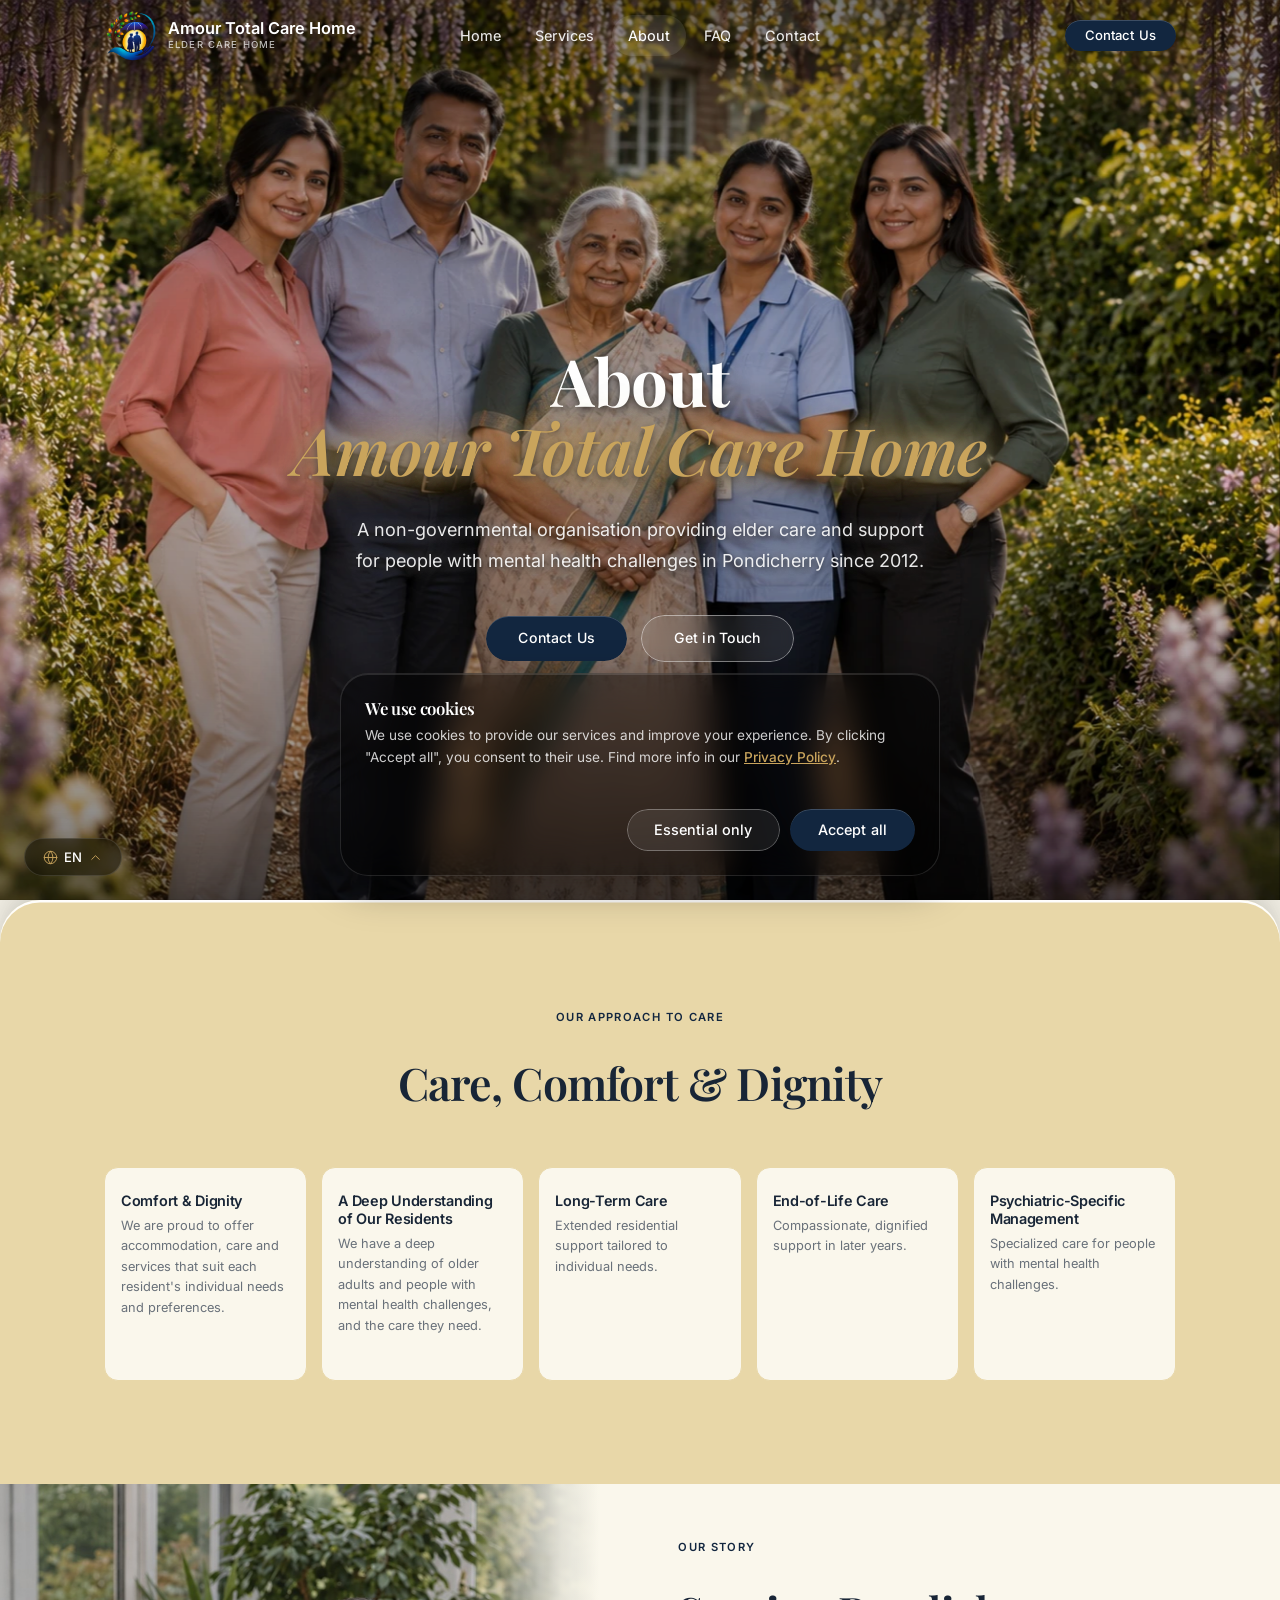
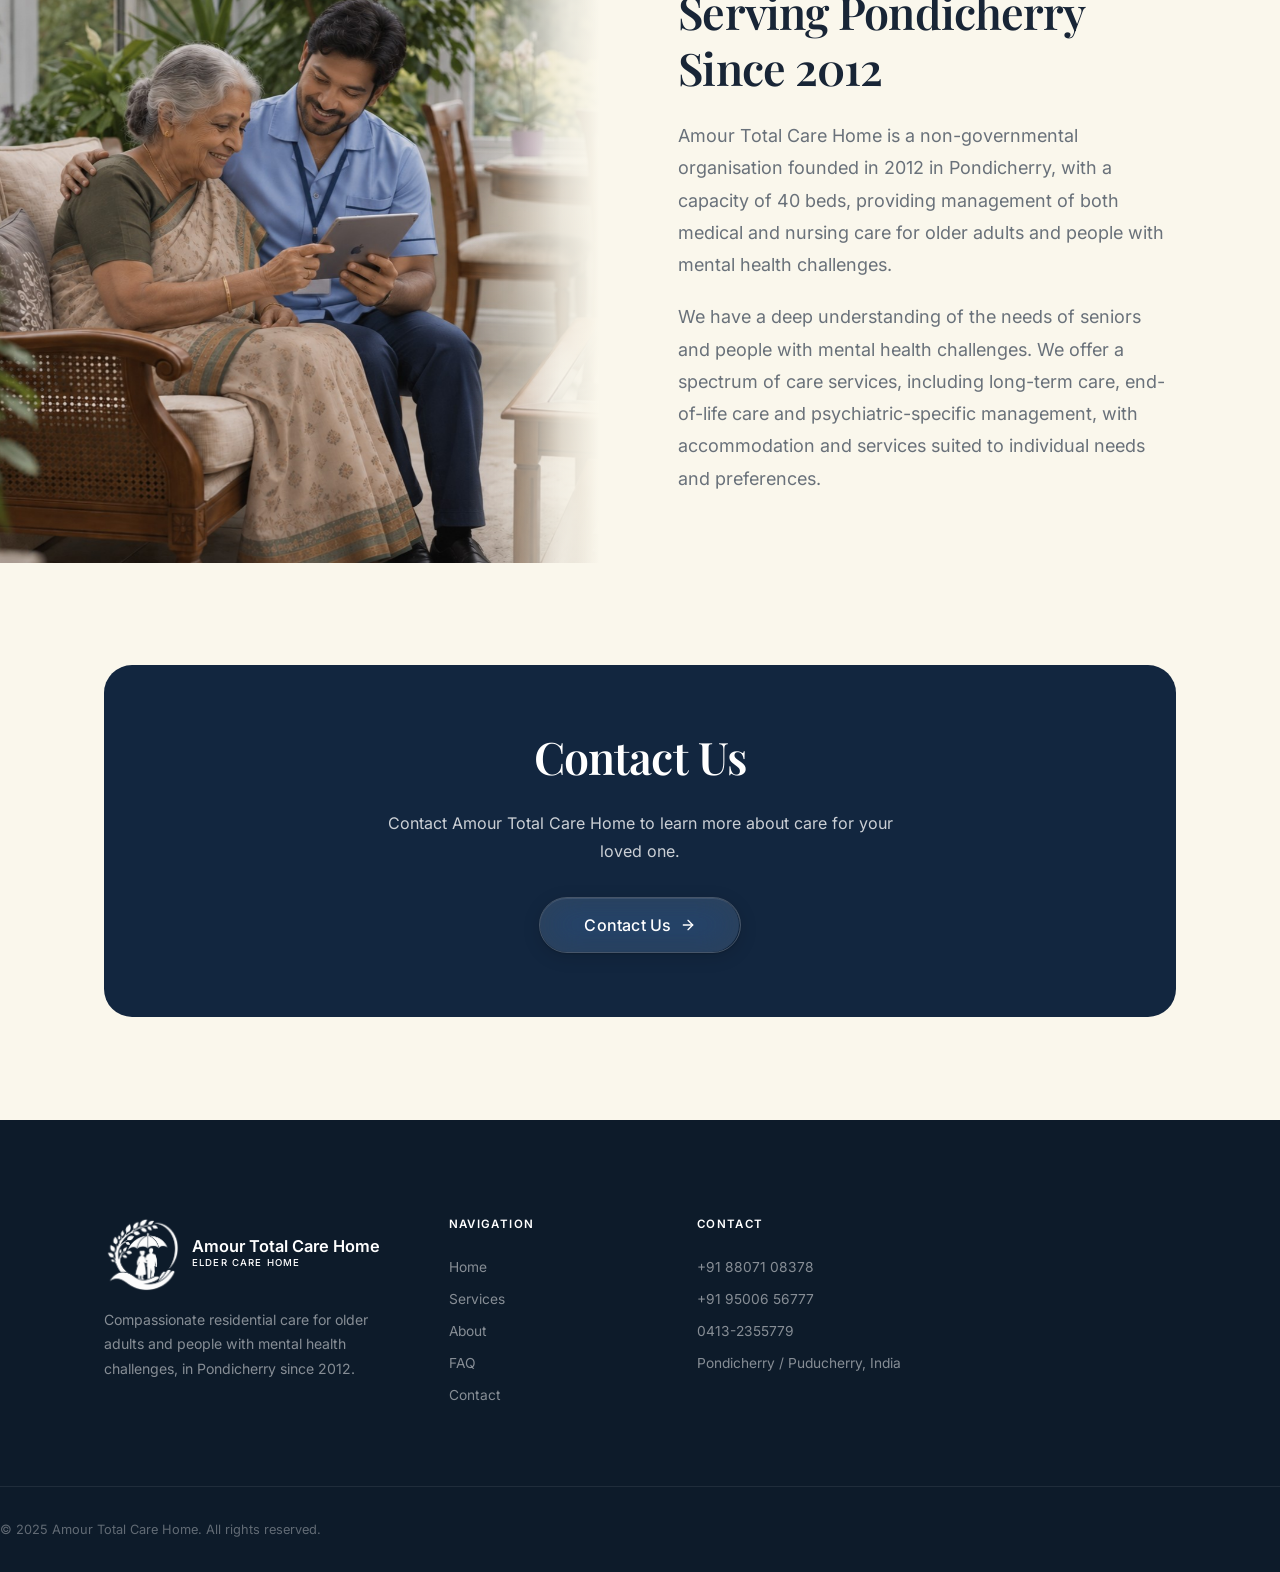
==== about.html @ 6cd69145 "Add clean URLs: /services, /about, /contact, /faq Rename leistungen.html -> services.html, ueber-uns" ====
<!DOCTYPE html>
<html lang="en">
<head>
  <meta charset="UTF-8">
  <meta name="viewport" content="width=device-width, initial-scale=1.0">
  <title>About Us - Amour Total Care Home</title>
  <meta name="description" content="Amour Total Care Home is a non-governmental organisation in Pondicherry providing elder care and support for people with mental health challenges since 2012.">
  <link rel="stylesheet" href="css/style.css?v=1062">
  <link rel="preload" as="image" href="img/hero/mobile/hero3.webp?v=11" media="(max-width: 992px)">
  <link rel="preload" as="image" href="img/hero/desktop/hero3.webp?v=21" media="(min-width: 993px)">
  <link rel="icon" href="img/common/logo-icon.png?v=3">
  <script src="js/vendor/lenis-1.0.42.min.js"></script>
  <!-- OpenGraph Social Metadata -->
  <meta property="og:title" content="About Us - Amour Total Care Home">
  <meta property="og:description" content="Amour Total Care Home is a non-governmental organisation in Pondicherry providing elder care and support for people with mental health challenges since 2012.">
  <meta property="og:image" content="https://ksk-farmos.de/img/common/logo-icon.png">
  <meta property="og:type" content="website">
</head>
<body>

<!-- HEADER -->
<header class="header header-transparent-allowed" id="header">
  <div class="header-inner">
    <a href="/" class="logo"><img src="img/common/logo-icon.png?v=3" alt="Amour Total Care Home"><div class="logo-text">Amour Total Care Home<span data-i18n="brand.sub">Elder Care Home</span></div></a>
    <nav class="nav">
      <a class="nav-link" href="/" data-i18n="nav.start">Home</a>
      <a class="nav-link" href="/services" data-i18n="nav.leistungen">Services</a>
      <a class="nav-link active" href="/about" data-i18n="nav.ueber">About</a>
      <a class="nav-link" href="/faq" data-i18n="nav.faq">FAQ</a>
      <a class="nav-link" href="/contact" data-i18n="nav.kontakt">Contact</a>
    </nav>
    <div class="header-right"><a href="/contact" class="btn btn-primary btn-sm" data-i18n="nav.beratung">Contact Us</a><button class="mobile-toggle" aria-label="Menu"><span></span><span></span><span></span></button></div>
  </div>
</header>
<div class="mobile-menu"><a class="nav-link" href="/" data-i18n="nav.start">Home</a><a class="nav-link" href="/services" data-i18n="nav.leistungen">Services</a><a class="nav-link active" href="/about" data-i18n="nav.ueber">About</a><a class="nav-link" href="/faq" data-i18n="nav.faq">FAQ</a><a class="nav-link" href="/contact" data-i18n="nav.kontakt">Contact</a></div>

<main>

<!-- SUB-HERO -->
<section class="hero-cutout hero-fs">
  <div class="hero-home-photo-frame ueber-uns-hero-frame">
    <div class="hero-home-photo-inner">
      <picture>
        <source srcset="img/hero/mobile/hero3.webp?v=11" media="(max-width: 992px)">
        <img src="img/hero/desktop/hero3.webp?v=21" alt="About Amour Total Care Home" class="hero-home-photo" loading="eager">
      </picture>
    </div>
    <div class="hero-home-overlay"></div>
  </div>
  <div class="container">
    <div class="hero-inner centered">
      <div class="hero-content">
        <h1 class="hero-title reveal">
          <span class="ht-line-first">
            <span class="ht-line" data-i18n="ub.h1a">About</span>
          </span>
          <em class="ht-line" data-i18n="ub.h1em">Amour Total Care Home</em>
        </h1>
        <p class="hero-subtitle reveal stagger-1" data-i18n="ub.lead">A non-governmental organisation providing elder care and support for people with mental health challenges in Pondicherry since 2012.</p>
        <div class="hero-actions reveal stagger-2">
          <a href="/contact" class="btn btn-primary btn-lg" data-i18n="cta.beratung">Contact Us</a>
          <a href="/contact" class="btn btn-outline btn-lg" data-i18n="cta.kontakt">Get in Touch</a>
        </div>
      </div>
    </div>
  </div>
</section>

<!-- LEITBILD -->
<section class="section section-gray">
  <div class="container">
    <div class="section-header centered reveal">
      <span class="section-tag" data-i18n="ub.lb.tag">Our Approach to Care</span>
      <h2 data-i18n="ub.lb.h2">Care, Comfort & Dignity</h2>
    </div>
    <div class="leitbild-row">
      <div class="leitbild-item">
        <h3 data-i18n="ub.lb1.h3">Comfort & Dignity</h3>
        <p data-i18n="ub.lb1.p">We are proud to offer accommodation, care and services that suit each resident's individual needs and preferences.</p>
      </div>
      <div class="leitbild-item">
        <h3 data-i18n="ub.lb2.h3">A Deep Understanding of Our Residents</h3>
        <p data-i18n="ub.lb2.p">We have a deep understanding of older adults and people with mental health challenges, and the care they need.</p>
      </div>
      <div class="leitbild-item">
        <h3 data-i18n="ub.lb3.h3">Long-Term Care</h3>
        <p data-i18n="ub.lb3.p">Extended residential support tailored to individual needs.</p>
      </div>
      <div class="leitbild-item">
        <h3 data-i18n="ub.lb4.h3">End-of-Life Care</h3>
        <p data-i18n="ub.lb4.p">Compassionate, dignified support in later years.</p>
      </div>
      <div class="leitbild-item">
        <h3 data-i18n="ub.lb5.h3">Psychiatric-Specific Management</h3>
        <p data-i18n="ub.lb5.p">Specialized care for people with mental health challenges.</p>
      </div>
    </div>
  </div>
</section>

<!-- GESCHICHTE -->
<section class="section-edge-photo img-left">
  <div class="edge-photo-frame">
    <div class="edge-photo-inner">
      <picture>
        <source srcset="img/ueber-uns/about-history-office.webp?v=3" media="(max-width: 992px)">
        <img src="img/ueber-uns/about-history-office.jpg?v=3" alt="Amour Total Care Home" loading="lazy">
      </picture>
    </div>
    <div class="edge-photo-overlay"></div>
  </div>
  <div class="container">
    <div class="grid-2">
      <div class="empty-column"></div>
      <div style="align-self: center;">
        <span class="section-tag reveal-right" data-i18n="ub.hist.tag">Our Story</span>
        <h2 class="reveal-right stagger-1" data-i18n="ub.hist.h2">Serving Pondicherry Since 2012</h2>
        <p class="reveal-right stagger-2" data-i18n="ub.hist.p1">Amour Total Care Home is a non-governmental organisation founded in 2012 in Pondicherry, with a capacity of 40 beds, providing management of both medical and nursing care for older adults and people with mental health challenges.</p>
        <p class="reveal-right stagger-3" data-i18n="ub.hist.p2">We have a deep understanding of the needs of seniors and people with mental health challenges. We offer a spectrum of care services, including long-term care, end-of-life care and psychiatric-specific management, with accommodation and services suited to individual needs and preferences.</p>
      </div>
    </div>
  </div>
</section>

<!--
  TEAM / COOPERATIONS / SOCIAL MEDIA sections removed for this phase:
  the previous content named KSK Farmos' real German staff, clinical partner
  network, and KSK's own Instagram/Facebook accounts, none of which apply to
  Amour Total Care Home. Re-add once verified Amour team, partner and social
  media information is available. Do not restore the KSK content above.
-->

<!-- CTA -->
<section class="section">
  <div class="container">
    <div class="cta-card-violet reveal-scale">
      <h2 data-i18n="cta.beratung">Contact Us</h2>
      <p data-i18n="cta.beratung.p">Contact Amour Total Care Home to learn more about care for your loved one.</p>
      <a href="/contact" class="btn btn-glass-dark btn-xl" data-i18n="cta.sprechen">Contact Us <i data-lucide="arrow-right"></i></a>
    </div>
  </div>
</section>

</main>

<footer class="footer"><div class="container"><div class="footer-grid"><div class="footer-brand"><a href="/" class="logo"><img src="img/common/logo-icon-white.png" alt="Amour Total Care Home"><div class="logo-text">Amour Total Care Home<span data-i18n="brand.sub">Elder Care Home</span></div></a><p data-i18n="footer.desc">Compassionate residential care for older adults and people with mental health challenges, in Pondicherry since 2012.</p></div><div><h4 data-i18n="footer.nav">Navigation</h4><div class="footer-links"><a href="/" data-i18n="nav.start">Home</a><a href="/services" data-i18n="nav.leistungen">Services</a><a href="/about" data-i18n="nav.ueber">About</a><a href="/faq" data-i18n="nav.faq">FAQ</a><a href="/contact" data-i18n="nav.kontakt">Contact</a></div></div><div><h4 data-i18n="footer.kontakt">Contact</h4><div class="footer-contact">
          <a href="tel:+918807108378">+91 88071 08378</a>
          <a href="tel:+919500656777">+91 95006 56777</a>
          <a href="tel:04132355779">0413-2355779</a>
          <p>Pondicherry / Puducherry, India</p>
        </div>
      </div></div></div><div class="footer-bottom">
      <span data-i18n="footer.copy">&copy; 2025 Amour Total Care Home. All rights reserved.</span>
    </div></div></footer>
<div class="lang-float">
  <button class="lang-float-btn" id="langFloatBtn"><i data-lucide="globe"></i> EN <i data-lucide="chevron-up"></i></button>
  <div class="lang-float-dropdown" id="langDropdown">
    <a href="#" data-lang="en" class="active">English</a>
    <a href="#" data-lang="ta">தமிழ்</a>
    <a href="#" data-lang="hi">हिन्दी</a>
    <a href="#" data-lang="fr">Français</a>
  </div>
</div>


<script src="js/vendor/lucide-1.39.0.min.js"></script>
<script src="js/main.js?v=5.25"></script>
</body>
</html>
---- css/style.css ----
/* ============================================================
   AMOUR CARE FOUNDATION — style.css v3.5
   Calibrated spacing · Glass buttons · Scroll animations
   (rebranded from KSK Farmos violet palette to Amour navy/teal/gold)
   ============================================================ */
@import url('fonts.css');

/* ── DESIGN TOKENS ─────────────────────────────────────────── */
:root {
  /* Amour Care Foundation brand palette (source of truth) */
  --primary:#12263F;        /* Primary Navy */
  --primary-dark:#0D1B2A;   /* Dark Navy */
  --secondary:#243B5A;      /* Secondary Navy */
  --teal:#087A9F;           /* Teal accent */
  --teal-dark:#075E78;      /* Dark Teal */
  --purple:#4A456B;         /* Muted purple (decorative only) */
  --gold:#C9A45C;           /* Warm Gold */
  --gold-soft:#E8D7A8;      /* Soft Gold / Cream */
  --cream:#FAF7EC;          /* Soft warm background */
  --warm-white:#FFFDF8;     /* Clean surface */
  --olive:#65784A;
  --brown:#5A4438;
  --accent:#C9A45C;
  --background:#FAF7EC;
  --soft-gold:#E8D7A8;
  --surface:#FFFDF8;

  /* existing token names remapped semantically onto the brand palette */
  --white:#FAF7EC;
  --off-white:#FFFDF8;
  --gray-50:#E8D7A8;
  --gray-100:#E8D7A8;
  --gray-200:#C9A45C;
  --gray-400:#69717A;
  --gray-600:#243B5A;
  --gray-800:#182536;
  --gray-900:#0D1B2A;
  --black:#0D1B2A;
  --violet:#12263F;
  --violet-mid:#087A9F;
  --violet-light:#075E78;
  --violet-pale:#E8D7A8;
  --violet-alpha:rgba(8,122,159,0.10);
  --text-primary:#182536;
  --text-secondary:#69717A;
  --text-muted:#69717A;
  --serif:'Playfair Display',Georgia,serif;
  --sans:'Inter',system-ui,-apple-system,sans-serif;
  --shadow-xs:0 1px 3px rgba(0,0,0,0.05);
  --shadow-sm:0 2px 8px rgba(0,0,0,0.06),0 1px 3px rgba(0,0,0,0.04);
  --shadow-md:0 8px 24px rgba(0,0,0,0.08),0 2px 8px rgba(0,0,0,0.04);
  --shadow-lg:0 24px 56px rgba(0,0,0,0.10),0 8px 20px rgba(0,0,0,0.05);
  --shadow-violet:0 8px 32px rgba(18,38,63,0.25);
  --r-sm:8px;--r-md:14px;--r-lg:20px;--r-xl:28px;--r-2xl:40px;--r-full:9999px;

  /* 8px spacing grid */
  --sp-1:8px;--sp-2:16px;--sp-3:24px;--sp-4:32px;
  --sp-5:40px;--sp-6:48px;--sp-7:56px;--sp-8:64px;
  --sp-10:80px;--sp-12:96px;--sp-16:128px;

  --header-h:72px;
  --max-w:1200px;
  --pad-x:clamp(20px,5vw,64px);
  --section-gap:clamp(64px,8vw,112px);

  --ease:cubic-bezier(0.25,0.46,0.45,0.94);
  --ease-out:cubic-bezier(0.16,1,0.3,1);
  --ease-expo:cubic-bezier(0.22,1,0.36,1);
  --ease-spring:cubic-bezier(0.34,1.56,0.64,1);
  --t-fast:160ms;--t-base:280ms;--t-slow:520ms;--t-reveal:800ms;
}

/* ── RESET ─────────────────────────────────────────────────── */
*,*::before,*::after{box-sizing:border-box;margin:0;padding:0;-webkit-tap-highlight-color:transparent}
html{scroll-behavior:smooth;-webkit-text-size-adjust:100%;overflow-x:clip}
body{font-family:var(--sans);font-size:16px;line-height:1.65;color:var(--text-primary);background:var(--white);-webkit-font-smoothing:antialiased;overflow-x:clip}
img{display:block;max-width:100%;height:auto}
picture{display:block;width:100%;height:100%}
picture img{width:100%;height:100%;object-fit:cover}
a{color:inherit;text-decoration:none}
ul,ol{list-style:none}
button{font-family:var(--sans)}

/* ── TYPOGRAPHY ─────────────────────────────────────────────── */
h1,h2,h3,h4{font-family:var(--serif);font-weight:600;line-height:1.25;letter-spacing:-0.02em;color:var(--text-primary);margin-bottom:1.5rem;overflow-wrap:break-word;word-break:break-word}
h1{font-size:clamp(3.2rem, 6vw, 5.2rem);line-height:1.12}
h2{font-size:clamp(2rem,3.5vw,3.1rem)}
.beratung-title{font-size:clamp(2rem,3.5vw,3.1rem)}
h3{font-size:clamp(1.25rem,2vw,1.6rem)}
h4{font-size:1.05rem;font-family:var(--sans);font-weight:600;letter-spacing:-0.01em;line-height:1.4;margin-bottom:1rem}
p{color:var(--text-secondary);line-height:1.75;margin-bottom:1.25rem}
.lead{font-size:1.15rem;color:var(--text-secondary);font-weight:400;line-height:1.8;max-width:650px;margin-bottom:2rem}
.text-sm{font-size:0.875rem}.text-xs{font-size:0.78rem}.text-muted{color:var(--text-muted)}.text-center{text-align:center}.text-white{color:white}
.section-tag{display:inline-block;font-family:var(--sans);font-size:0.70rem;font-weight:600;letter-spacing:0.12em;text-transform:uppercase;color:var(--violet);margin-bottom:1.75rem}
.service-group-label {
  font-family: var(--sans);
  font-size: 0.65rem;
  font-weight: 700;
  letter-spacing: 0.12em;
  text-transform: uppercase;
  color: var(--violet);
  margin-top: 2.5rem;
  margin-bottom: 1.25rem;
}

/* ── LAYOUT ─────────────────────────────────────────────────── */
.container{width:100%;max-width:var(--max-w);margin:0 auto;padding:0 var(--pad-x)}
.section{padding:var(--section-gap) 0}
.section-gray{background:var(--gray-50)}
.section-white{background:#ffffff}
.section-dark{background:var(--gray-900);color:white}
.section-dark h2,.section-dark h3,.section-dark h4{color:white}
.section-dark p{color:rgba(255,255,255,0.65)}
.section-violet{background:var(--violet);color:white}
.section-violet h2,.section-violet h3{color:white}
.section-violet p{color:rgba(255,255,255,0.82)}
.section-header{max-width:640px;margin-bottom:clamp(32px,5vw,56px)}
.section-header.centered{margin-left:auto;margin-right:auto;text-align:center}
.section-header h2{margin-bottom:var(--sp-4)}
.section-header p{font-size:1.05rem;max-width:540px;margin-top:var(--sp-2)}
.section-header.centered p{margin-left:auto;margin-right:auto}

/* ── GRIDS ──────────────────────────────────────────────────── */
.grid-2{display:grid;grid-template-columns:1fr 1fr;gap:clamp(40px,6vw,88px);align-items:center}
.grid-3{display:grid;grid-template-columns:repeat(3,1fr);gap:clamp(16px,2.5vw,28px)}
.flex-grid-3{display:flex;flex-wrap:wrap;justify-content:center;gap:clamp(16px,2.5vw,28px)}
.flex-grid-3 > *{flex:0 1 calc(33.333% - 20px);min-width:300px;max-width:380px}
.grid-4{display:grid;grid-template-columns:repeat(4,1fr);gap:clamp(14px,2vw,20px)}
.flex-center{display:flex;align-items:center;justify-content:center}
.hero-actions{display:flex;gap:12px;flex-wrap:wrap;align-items:center}
.mb-sm{margin-bottom:var(--sp-2)}.mb-md{margin-bottom:var(--sp-4)}.mb-lg{margin-bottom:var(--sp-6)}

/* ── STICKY MEDIA LAYOUT UTILS ────────────────────────────────── */
@media (min-width: 992px) {
  .media-left {
    align-items: start;
    display: grid;
    grid-template-columns: 1fr 1fr;
    gap: 40px;
  }
  .media-left > :first-child {
    order: 2;
  }
  .media-left > :last-child {
    order: 1;
  }
  .sticky-media > :last-child {
    position: sticky;
    top: 100px;
  }
}

/* ── PHOTO PLACEHOLDERS ─────────────────────────────────────── */
.photo-placeholder{width:100%;min-height:300px;background:var(--gray-50);border:1.5px dashed var(--gray-200);border-radius:var(--r-lg);display:flex;align-items:center;justify-content:center;text-align:center;padding:var(--sp-4);color:var(--text-muted);font-size:0.85rem;line-height:1.5;object-fit:cover}
.photo-placeholder.ph-tall{min-height:480px}.photo-placeholder.ph-short{min-height:220px}.photo-placeholder.ph-square{min-height:0;aspect-ratio:1/1}
.ph-4-5{aspect-ratio:4/5;min-height:0}.ph-4-3{aspect-ratio:4/3;min-height:0}.ph-1-1{aspect-ratio:1/1;min-height:0}

/* ── CARDS ───────────────────────────────────────────────────── */
.card{background:var(--white);border:1px solid var(--gray-100);border-radius:var(--r-lg);padding:var(--sp-5) var(--sp-4);transition:transform 0.35s ease,box-shadow 0.35s ease,border-color 0.35s ease}
.card:hover{transform:translateY(-6px);box-shadow:0 16px 40px rgba(0,0,0,0.08);border-color:transparent;transition:transform 0.35s ease,box-shadow 0.35s ease,border-color 0.35s ease}
.card-icon{width:48px;height:48px;background:var(--violet-pale);border-radius:var(--r-md);display:flex;align-items:center;justify-content:center;margin-bottom:var(--sp-3);color:var(--violet);flex-shrink:0;transition:transform 0.35s ease, background 0.3s ease}
.card:hover .card-icon{transform:translateY(-2px);background:var(--violet);color:var(--white)}
.card-icon svg{width:22px;height:22px;stroke-width:1.5}
.card h3{font-size:1.15rem;margin-bottom:var(--sp-1);line-height:1.25}
.card p{font-size:0.9rem;line-height:1.72;color:var(--text-muted)}
.card-centered{text-align:center;display:flex;flex-direction:column;align-items:center}
.card-graphic{margin-bottom:var(--sp-3);color:var(--violet);transition:transform 0.35s ease;display:inline-flex}
.card-graphic svg{width:24px;height:24px;stroke-width:1.5}
.card:hover .card-graphic{transform:translateY(-2px)}
.card-img{padding:0;overflow:hidden;border-radius:var(--r-2xl);background:var(--white);box-shadow:var(--shadow-md);transition:transform 0.35s ease,box-shadow 0.35s ease,border-color 0.35s ease}
.card-img:hover{transform:translateY(-6px);box-shadow:0 16px 40px rgba(0,0,0,0.08);border-color:transparent;transition:transform 0.35s ease,box-shadow 0.35s ease,border-color 0.35s ease}
.card-img .card-photo{position:relative;width:100%;aspect-ratio:4/3;overflow:hidden;background:var(--gray-100)}
.card-img .card-photo img{width:100%;height:100%;object-fit:cover}
.card-img .card-photo::after{content:"";position:absolute;inset:0;background:rgba(0,0,0,0.1);pointer-events:none}
.card-img .card-body{padding:var(--sp-4) var(--sp-4) var(--sp-5)}
.card-img .card-body h3{margin-bottom:var(--sp-1)}
.card-img .card-body p{margin-bottom:var(--sp-3)}

/* ── BUTTONS ─────────────────────────────────────────────────── */
.btn{
  display:inline-flex;align-items:center;justify-content:center;gap:8px;
  font-family:var(--sans);font-size:0.9rem;font-weight:500;letter-spacing:0.01em;
  border:none;cursor:pointer;text-decoration:none;border-radius:var(--r-full);
  padding:14px 28px;line-height:1;white-space:nowrap;
  transition:transform 0.35s ease,box-shadow 0.35s ease,background 0.35s ease,border-color 0.35s ease,color 0.35s ease;
  position:relative;overflow:hidden;
  -webkit-mask-image: -webkit-radial-gradient(white, black);
}
.btn:hover{transition:transform 0.35s ease,box-shadow 0.35s ease,background 0.35s ease,border-color 0.35s ease,color 0.35s ease}
/* shimmer sweep */
.btn::after{content:'';position:absolute;inset:0;background:linear-gradient(105deg,transparent 35%,rgba(255,255,255,0.22) 50%,transparent 65%);transform:translateX(-100%);pointer-events:none;transition:transform 0.55s ease}
.btn:hover::after{transform:translateX(100%)}

.btn svg{width:16px;height:16px;stroke-width:2;flex-shrink:0;transition:transform 0.35s ease}
.btn:hover svg{transform:translateX(3px)}



/* Primary — solid violet */
.btn-primary{background:var(--violet);color:white;box-shadow:0 1px 2px rgba(18, 38, 63,0.25),0 4px 14px rgba(18, 38, 63,0.28),inset 0 1px 0 rgba(255,255,255,0.18)}
.btn-primary:hover{transform:translateY(-2px);background:var(--violet-mid);box-shadow:0 8px 24px rgba(18, 38, 63,0.28),inset 0 1px 0 rgba(255,255,255,0.2)}

/* Outline */
.btn-outline{background:transparent;color:var(--text-primary);border:1.5px solid var(--gray-200);box-shadow:none;padding:12.5px 26px;transition:transform 0.35s ease,border-color 0.35s ease,color 0.35s ease,background 0.35s ease}
.btn-outline:hover{border-color:var(--violet);color:var(--violet);background:var(--violet-alpha);box-shadow:var(--shadow-sm);transform:translateY(-2px)}

/* Glass — frosted on light bg */
.btn-glass{
  background:transparent !important;
  color:var(--text-primary);
  border:1px solid rgba(255,255,255,0.95);
  box-shadow:0 1px 2px rgba(0,0,0,0.06),0 4px 14px rgba(0,0,0,0.06),inset 0 1px 0 rgba(255,255,255,1),inset 0 -1px 0 rgba(0,0,0,0.03);
  -webkit-backface-visibility: hidden;
  backface-visibility: hidden;
  transform: translate3d(0, 0, 0);
  -webkit-transform: translate3d(0, 0, 0);
  -webkit-mask-image: none !important;
  mask-image: none !important;
  overflow: visible !important;
}
.btn-glass::after{
  display: none !important;
}
.btn-glass::before{
  content:'';
  position:absolute;
  inset:0;
  border-radius:inherit;
  background:rgba(255,255,255,0.62);
  backdrop-filter:blur(20px) saturate(180%);
  -webkit-backdrop-filter:blur(20px) saturate(180%);
  z-index:-1;
  transition:background 0.35s ease;
  will-change:transform,opacity;
  transform: translate3d(0, 0, 0);
  -webkit-transform: translate3d(0, 0, 0);
}
.btn-glass:hover{
  transform: translate3d(0, -2px, 0);
  -webkit-transform: translate3d(0, -2px, 0);
  box-shadow:0 6px 20px rgba(0,0,0,0.08),inset 0 1px 0 rgba(255,255,255,1);
}
.btn-glass:hover::before{
  background:rgba(255,255,255,0.88);
}

/* Glass Dark — frosted on violet/dark bg */
.btn-glass-dark{
  background:transparent !important;
  color:white;
  border:1px solid rgba(255,255,255,0.22);
  box-shadow:0 1px 2px rgba(0,0,0,0.18),0 4px 18px rgba(0,0,0,0.14),inset 0 1px 0 rgba(255,255,255,0.18),inset 0 -1px 0 rgba(0,0,0,0.08);
  -webkit-backface-visibility: hidden;
  backface-visibility: hidden;
  transform: translate3d(0, 0, 0);
  -webkit-transform: translate3d(0, 0, 0);
  -webkit-mask-image: none !important;
  mask-image: none !important;
  overflow: visible !important;
}
.btn-glass-dark::after{
  display: none !important;
}
.btn-glass-dark::before{
  content:'';
  position:absolute;
  inset:0;
  border-radius:inherit;
  background:rgba(255,255,255,0.12);
  backdrop-filter:blur(20px) saturate(180%);
  -webkit-backdrop-filter:blur(20px) saturate(180%);
  z-index:-1;
  transition:background 0.35s ease,border-color 0.35s ease;
  will-change:transform,opacity;
  transform: translate3d(0, 0, 0);
  -webkit-transform: translate3d(0, 0, 0);
}
.btn-glass-dark:hover{
  transform: translate3d(0, -2px, 0);
  -webkit-transform: translate3d(0, -2px, 0);
  border-color:rgba(255,255,255,0.38);
  box-shadow:0 6px 20px rgba(0,0,0,0.2),inset 0 1px 0 rgba(255,255,255,0.22);
}
.btn-glass-dark:hover::before{
  background:rgba(255,255,255,0.20);
}

/* Sizes */
.btn-sm{padding:9px 20px;font-size:0.82rem}.btn-sm.btn-outline{padding:7.5px 18px}
.btn-lg{padding:17px 36px;font-size:0.96rem}.btn-xl{padding:19px 44px;font-size:1rem;letter-spacing:0.015em}

/* ── HEADER ──────────────────────────────────────────────────── */
.header{position:fixed;top:0;left:0;right:0;height:var(--header-h);z-index:100;background:transparent;border-bottom:1px solid transparent}
.header.scrolled{background:rgba(255,255,255,0.90);backdrop-filter:blur(24px) saturate(200%);-webkit-backdrop-filter:blur(24px) saturate(200%);border-bottom:1px solid rgba(0,0,0,0.06);box-shadow:0 1px 28px rgba(0,0,0,0.05)}
.header-inner{position:relative;display:flex;align-items:center;justify-content:space-between;height:100%;gap:clamp(16px,3vw,40px);padding:0 var(--pad-x);max-width:var(--max-w);margin:0 auto}
.logo{display:flex;align-items:center;gap:12px;flex-shrink:0}
.logo img{height:52px;width:auto}
.logo-text{font-family:var(--sans);font-weight:700;font-size:1.02rem;color:var(--text-primary);line-height:1.1}
.logo-text span{display:block;font-size:0.60rem;font-weight:500;text-transform:uppercase;letter-spacing:0.12em;color:var(--text-muted);margin-top:2px}
.nav{display:flex;align-items:center;gap:2px;margin-left:auto;margin-right:auto}
/* True center relative to the header container, independent of logo/button width imbalance.
   Only applied on wide viewports where there is guaranteed room, so nav never overlaps
   the logo or Contact Us button at narrower desktop/tablet widths. */
@media(min-width:1200px){
  .nav{position:absolute;left:50%;top:50%;transform:translate(-50%,-50%);margin:0}
}
.nav-link{display:inline-flex;align-items:center;gap:4px;padding:9px 16px;font-size:0.9rem;font-weight:450;color:var(--text-primary);border-radius:var(--r-full);white-space:nowrap}
.nav-link:hover{color:var(--violet);background:rgba(18, 38, 63,0.06)}
.nav-link.active{color:var(--violet)}
.chevron{font-size:0.68em;opacity:0.55}
.nav-mega{position:relative}
.mega-panel{position:absolute;top:calc(100% + 8px);left:50%;transform:translateX(-50%) translateY(10px);min-width:300px;background:rgba(0,0,0,0.45) !important;backdrop-filter:blur(16px) saturate(130%) !important;-webkit-backdrop-filter:blur(16px) saturate(130%) !important;border:1.5px solid rgba(255,255,255,0.12) !important;border-radius:var(--r-lg);box-shadow:0 12px 40px rgba(0, 0, 0, 0.35), inset 0 1px 0 rgba(255, 255, 255, 0.12) !important;padding:6px;opacity:0;visibility:hidden;pointer-events:none;transition:opacity 0.4s cubic-bezier(0.16, 1, 0.3, 1), transform 0.4s cubic-bezier(0.16, 1, 0.3, 1), visibility 0.4s cubic-bezier(0.16, 1, 0.3, 1);will-change:transform,opacity}
.nav-mega:hover .mega-panel,.nav-mega.open .mega-panel{opacity:1;visibility:visible;pointer-events:auto;transform:translateX(-50%) translateY(0)}
.nav-mega .chevron{transition:transform 0.4s cubic-bezier(0.34, 1.56, 0.64, 1)}
.nav-mega:hover .chevron{transform:rotate(180deg)}
.mega-item{display:block;padding:13px 16px;border-radius:var(--r-md);transition:background 0.3s ease}
.mega-item:hover{background:rgba(255,255,255,0.1) !important}
.mega-item strong{display:block;font-size:0.9rem;font-weight:600;color:#ffffff !important;margin-bottom:2px}
.mega-item span{font-size:0.78rem;color:rgba(255,255,255,0.65) !important}
.header-right{display:flex;align-items:center;gap:10px;flex-shrink:0}
.lang-selector{position:relative}
.lang-btn{display:inline-flex;align-items:center;gap:6px;padding:8px 12px;font-size:0.82rem;font-weight:500;color:var(--text-primary);border-radius:var(--r-full);cursor:pointer;background:transparent;border:none;font-family:var(--sans);transition:background 0.3s ease}
.lang-btn:hover{background:rgba(18, 38, 63,0.06)}
.lang-btn svg{width:14px;height:14px;transition:transform 0.4s cubic-bezier(0.34, 1.56, 0.64, 1)}
.lang-dropdown{position:absolute;top:calc(100% + 8px);right:0;background:rgba(0,0,0,0.45) !important;backdrop-filter:blur(16px) saturate(130%) !important;-webkit-backdrop-filter:blur(16px) saturate(130%) !important;border:1.5px solid rgba(255, 255, 255, 0.12) !important;border-radius:var(--r-md);box-shadow:0 12px 40px rgba(0, 0, 0, 0.35), inset 0 1px 0 rgba(255, 255, 255, 0.12) !important;padding:6px;min-width:130px;display:flex;flex-direction:column;gap:2px;z-index:200;opacity:0;visibility:hidden;pointer-events:none;transform:translateY(-8px);transition:opacity 0.25s ease,transform 0.25s ease}
.lang-selector.open .lang-dropdown{opacity:1;visibility:visible;pointer-events:auto;transform:translateY(0)}
.lang-dropdown a{display:block;padding:8px 12px;border-radius:var(--r-sm);font-size:0.82rem;color:rgba(255, 255, 255, 0.85) !important;transition:all 0.3s ease}
.lang-dropdown a:hover,.lang-dropdown a.active{background:rgba(255,255,255,0.1) !important;color:#C9A45C !important}
.mobile-toggle{display:none;flex-direction:column;gap:5px;width:36px;height:36px;cursor:pointer;align-items:center;justify-content:center;background:none;border:none}
.mobile-toggle span{width:22px;height:1.5px;background:var(--text-primary);border-radius:2px;transition:transform var(--t-base) var(--ease-out),opacity var(--t-base) var(--ease-out);transform-origin:center}
.mobile-toggle.open span:nth-child(1){transform:translateY(6.5px) rotate(45deg)}
.mobile-toggle.open span:nth-child(2){opacity:0;transform:scaleX(0)}
.mobile-toggle.open span:nth-child(3){transform:translateY(-6.5px) rotate(-45deg)}
.mobile-menu{position:fixed;inset:0;background:rgba(0,0,0,0.65) !important;backdrop-filter:blur(16px) saturate(130%) !important;-webkit-backdrop-filter:blur(16px) saturate(130%) !important;z-index:99;padding:calc(var(--header-h) + 60px) var(--pad-x) 40px;display:flex;flex-direction:column;align-items:center;justify-content:center;gap:8px;opacity:0;visibility:hidden;transition:opacity 0.35s ease,visibility 0.35s ease}
.mobile-menu.open{opacity:1;visibility:visible}
.mobile-menu .nav-link{font-size:1.8rem;padding:14px 20px;font-family:var(--serif);font-weight:500;color:rgba(255,255,255,0.9);transition:color 0.3s ease, transform 0.4s cubic-bezier(0.34, 1.56, 0.64, 1)}
.mobile-menu .nav-link:hover,
.mobile-menu .nav-link.active{color:var(--violet-light);background:transparent}
.mobile-menu .btn{margin-top:20px;align-self:center}
.mobile-lang{margin-top:auto;padding-top:28px;border-top:1px solid var(--gray-100);display:grid;grid-template-columns:repeat(5,1fr);gap:6px}
.mobile-lang a{text-align:center;padding:9px;font-size:0.78rem;border-radius:var(--r-sm);background:var(--gray-50);color:var(--text-secondary)}
.mobile-lang a:hover{background:var(--violet-pale);color:var(--violet)}

/* ── HEADER OPEN MOBILE STYLES ───────────────────────────────── */
.header.menu-open,
.header.scrolled.menu-open,
.header.header-transparent-allowed.menu-open,
.header.header-transparent-allowed.scrolled.menu-open {
  background: transparent !important;
  backdrop-filter: none !important;
  -webkit-backdrop-filter: none !important;
  border-bottom: 1px solid transparent !important;
  box-shadow: none !important;
  transition: none !important;
}
.header.menu-open .logo-text,
.header.scrolled.menu-open .logo-text,
.header.header-transparent-allowed.menu-open .logo-text,
.header.header-transparent-allowed.scrolled.menu-open .logo-text {
  color: white !important;
}
.header.menu-open .logo-text span,
.header.scrolled.menu-open .logo-text span,
.header.header-transparent-allowed.menu-open .logo-text span,
.header.header-transparent-allowed.scrolled.menu-open .logo-text span {
  color: rgba(255, 255, 255, 0.6) !important;
}
.header.menu-open .logo img,
.header.scrolled.menu-open .logo img,
.header.header-transparent-allowed.menu-open .logo img,
.header.header-transparent-allowed.scrolled.menu-open .logo img {
  filter: invert(1) grayscale(1) brightness(10) !important;
  mix-blend-mode: screen !important;
}
.header.menu-open .mobile-toggle span,
.header.scrolled.menu-open .mobile-toggle span,
.header.header-transparent-allowed.menu-open .mobile-toggle span,
.header.header-transparent-allowed.scrolled.menu-open .mobile-toggle span {
  background: white !important;
}

/* Hide chat widget when mobile menu is open */
.mobile-menu.open ~ #ksk-chat,
.header.menu-open ~ #ksk-chat {
  display: none !important;
}


/* ── HERO ─────────────────────────────────────────────────────── */
.hero{position:relative;min-height:100svh;display:flex;align-items:center;padding-top:var(--header-h);background:var(--white);overflow:hidden}
.hero-bg{position:absolute;inset:0;z-index:0;pointer-events:none;overflow:hidden}
.hero-bg::before{content:'';position:absolute;width:800px;height:800px;top:-280px;right:-220px;background:radial-gradient(circle,rgba(18, 38, 63,0.08) 0%,transparent 68%);border-radius:50%;filter:blur(48px)}
.hero-bg::after{content:'';position:absolute;width:560px;height:560px;bottom:-180px;left:-120px;background:radial-gradient(circle,rgba(201, 164, 92,0.07) 0%,transparent 68%);border-radius:50%;filter:blur(48px)}
.hero-inner{position:relative;z-index:1;width:100%;display:grid;grid-template-columns:1.1fr 0.9fr;gap:clamp(40px,5vw,80px);align-items:center;padding:clamp(56px,8vh,112px) 0}
@media (max-width: 992px) {
  .hero-inner.centered{grid-template-columns:1fr;text-align:center;justify-items:center;padding:clamp(64px,10vh,112px) 0}
  .hero-inner.centered .hero-content{max-width:720px}
  .hero-inner.centered .hero-subtitle{max-width:580px;margin-left:auto;margin-right:auto}
  .hero-inner.centered .hero-actions{justify-content:center}
}
.hero-overline{display:inline-flex;align-items:center;gap:10px;padding:7px 18px 7px 12px;background:var(--violet-pale);border-radius:var(--r-full);font-size:0.76rem;font-weight:500;color:var(--violet);margin-bottom:var(--sp-4);letter-spacing:0.025em}
.hero-overline::before{content:'';width:6px;height:6px;background:var(--violet);border-radius:50%;box-shadow:0 0 0 4px rgba(18, 38, 63,0.15);flex-shrink:0}
.hero-title{margin-bottom:var(--sp-3)}
.hero-title em{font-style:italic;color:var(--violet);font-weight:500}
.hero-subtitle{font-size:1.1rem;color:var(--text-secondary);line-height:1.8;margin-bottom:var(--sp-5);max-width:420px}
body, h1, h2, h3, h4, h5, h6, p, li, a, span, em, cite, .hero-title, .hero-subtitle, .hero-content h1, .hero-content p {
  word-break: normal !important;
  overflow-wrap: break-word !important;
  hyphens: none !important;
  -webkit-hyphens: none !important;
}
.hero-visual{position:relative}
.hero-photo{aspect-ratio:4/5;border-radius:var(--r-xl);overflow:hidden}
.hero-photo img,.hero-photo .photo-placeholder{width:100%;height:100%;object-fit:cover;border-radius:var(--r-xl);min-height:0}
.hero-visual:hover .hero-photo img{transform:scale(1.03)}
.hero-badge{position:absolute;bottom:clamp(20px,3vw,32px);left:clamp(-12px,-2vw,-20px);background:rgba(0, 0, 0, 0.45) !important;backdrop-filter:blur(16px) saturate(130%) !important;-webkit-backdrop-filter:blur(16px) saturate(130%) !important;border:1.5px solid rgba(255, 255, 255, 0.12) !important;border-radius:var(--r-md);padding:14px 20px;box-shadow:0 12px 40px rgba(0, 0, 0, 0.35), inset 0 1px 0 rgba(255, 255, 255, 0.12) !important;display:flex;align-items:center;gap:14px;-webkit-backface-visibility: hidden;backface-visibility: hidden;transform: translate3d(0, 0, 0);-webkit-transform: translate3d(0, 0, 0);}
.hero-badge-icon{width:38px;height:38px;background:rgba(201, 164, 92, 0.15) !important;color:#C9A45C !important;border-radius:var(--r-sm);display:flex;align-items:center;justify-content:center;flex-shrink:0}
.hero-badge-icon svg{width:18px;height:18px;stroke-width:1.5}
.hero-badge-text strong{display:block;font-size:0.88rem;font-weight:600;color:#ffffff !important;margin-bottom:1px}
.hero-badge-text span{font-size:0.74rem;color:rgba(255,255,255,0.65) !important}

/* ── HERO CUTOUT VARIANT (BeautyGlanz Style) ────────────────── */
.hero-cutout{position:relative;min-height:100svh;display:flex;align-items:center;padding-top:var(--header-h);background:var(--off-white);overflow:hidden}
.hero-cutout .hero-inner{display:flex;flex-direction:column;justify-content:center;align-items:flex-start;padding:clamp(56px,8vh,112px) 0;position:relative;z-index:2;min-height:calc(100vh - var(--header-h))}
.hero-cutout .hero-content {
  max-width: 650px;
  position: relative;
  z-index: 3;
}
@media (min-width: 993px) {
  .hero-cutout .hero-content {
    margin-left: -120px;
  }
  html[dir="rtl"] .hero-cutout .hero-content {
    margin-left: 0;
    margin-right: -120px;
  }
}
@media (max-width: 992px) {
  .hero-cutout .hero-inner.centered {
    align-items: center;
    text-align: center;
  }
  .hero-cutout .hero-inner.centered .hero-content {
    margin-left: auto;
    margin-right: auto;
  }
  .hero-cutout .hero-inner.centered .hero-subtitle {
    margin-left: auto;
    margin-right: auto;
  }
  .hero-cutout .hero-inner.centered .hero-actions {
    justify-content: center;
  }
}
.hero-cutout .hero-title{font-size:clamp(4.2rem, 9vw, 6.2rem);line-height:1.05;margin-bottom:var(--sp-4);font-family:var(--serif);color:var(--text-primary);letter-spacing:-0.03em}
.hero-cutout .hero-title em{font-style:italic;color:var(--violet);font-weight:500}
.hero-cutout .hero-subtitle{font-size:1.05rem;color:var(--text-secondary);line-height:1.8;margin-bottom:var(--sp-5);max-width:550px}
.hero-cutout .hero-actions{display:flex;gap:12px;flex-wrap:wrap;align-items:center}

.hero-cutout .hero-photo-abs{position:absolute;z-index:1;pointer-events:none}
.hero-cutout .hero-photo-abs img{width:100%;height:auto;display:block;object-fit:contain;object-position:bottom right}

/* Hero 1 (Index) - smaller */
.hero-photo-1{right:0;bottom:0;width:45vw;max-width:600px}
/* Hero 2 (Leistungen) - mirrored and much smaller */
.hero-photo-2{right:5%;bottom:0;width:35vw;max-width:500px;transform:scaleX(-1)}
/* Hero 3 (Ueber Uns) - larger on desktop */
.hero-photo-3{right:0;bottom:0;width:60vw;max-width:850px}

@media (max-width: 992px) {
  /* ── SCROLL-OVER HERO EFFECT ──────────────────────────────── */
  /* Hero stays fixed while content scrolls over it */
  .hero-cutout {
    position: sticky !important;
    top: 0 !important;
    z-index: 1 !important;
    min-height: 100svh !important;
    display: flex !important;
    flex-direction: column !important;
    justify-content: flex-end !important;
    align-items: stretch !important;
    overflow: hidden !important;
    background: transparent !important; /* Safari fix: don't put background on sticky element */
    padding-top: 0 !important;
    padding-bottom: 0 !important;
  }
  /* Pseudo-element for black background to prevent Safari safe-area bleed */
  .hero-cutout::before {
    content: '';
    position: absolute;
    top: 0;
    left: 0;
    right: 0;
    bottom: 0;
    background: #000;
    z-index: -1;
    pointer-events: none;
  }
  /* All sections after hero scroll over it */
  .hero-cutout ~ section,
  .hero-cutout ~ .section-edge-photo {
    position: relative !important;
    z-index: 2 !important;
  }
  /* Footer is outside <main>, needs explicit z-index */
  .footer {
    position: relative;
    z-index: 2;
  }
  /* Ensure all content sections have opaque backgrounds */
  .hero-cutout ~ .section { background-color: var(--white); }
  .hero-cutout ~ .section-gray { background-color: var(--gray-50) !important; }
  .hero-cutout ~ .section-white { background-color: #ffffff !important; }
  .hero-cutout ~ .section-dark { background-color: var(--gray-900) !important; }
  .hero-cutout ~ .section-violet { background-color: var(--violet) !important; }
  .hero-cutout ~ .section-compact { background-color: var(--gray-50); }
  .hero-cutout ~ .section-edge-photo { background-color: rgb(var(--bg-rgb, 250, 247, 236)) !important; }
  /* Depth shadow on first content section */
  .hero-cutout + section,
  .hero-cutout + .section-edge-photo {
    border-top-left-radius: var(--r-2xl) !important;
    border-top-right-radius: var(--r-2xl) !important;
    box-shadow: 
      0 -4px 12px rgba(0, 0, 0, 0.03), 
      0 -14px 32px rgba(0, 0, 0, 0.08), 
      0 -28px 68px rgba(0, 0, 0, 0.12), 
      inset 0 2.5px 0 rgba(255, 255, 255, 0.95) !important;
  }
  .hero-cutout .container {
    padding: 0 !important;
    width: 100% !important;
    max-width: 100% !important;
  }
  .hero-cutout .hero-inner {
    display: block !important;
    min-height: 100svh !important;
    width: 100% !important;
    position: relative !important;
    z-index: 3 !important;
    padding: 0 !important;
  }
  .hero-cutout .hero-content {
    position: static !important;
    display: block !important;
    width: 100% !important;
    max-width: none !important;
    margin: 0 !important;
    padding: 0 !important;
    color: #ffffff !important;
  }
  .hero-cutout .hero-title {
    position: absolute !important;
    top: 50% !important;
    left: 16px !important;
    right: 16px !important;
    transform: translateY(-50%) !important;
    height: 120px !important;
    margin: 0 !important;
    display: flex !important;
    flex-direction: column !important;
    justify-content: center !important;
    align-items: center !important;
    text-align: center !important;
    z-index: 5 !important;
    letter-spacing: -0.02em !important;
    color: #ffffff !important;
    text-shadow: 
      0 2px 4px rgba(0, 0, 0, 0.65), 
      0 0 10px rgba(255, 255, 255, 0.65), 
      0 0 20px rgba(255, 255, 255, 0.35),
      0 4px 15px rgba(0, 0, 0, 0.4) !important;
    line-height: 1.15 !important;
  }
  .hero-cutout .hero-title .ht-line {
    display: block !important;
    white-space: nowrap !important;
  }
  /* Legacy span/em support */
  .hero-cutout .hero-title > span:not(.ht-line),
  .hero-cutout .hero-title > em:not(.ht-line) {
    display: inline-block !important;
    white-space: nowrap !important;
  }
  .hero-cutout .hero-title em,
  .hero-cutout .hero-title .ht-line em,
  em.ht-line {
    color: #C9A45C !important;
    font-style: italic !important;
    font-weight: 600 !important;
    text-shadow: 
      0 2px 4px rgba(0, 0, 0, 0.5), 
      0 0 8px rgba(255, 255, 255, 0.55),
      0 0 16px rgba(201, 164, 92, 0.9), 
      0 0 35px rgba(201, 164, 92, 0.5),
      0 4px 15px rgba(0, 0, 0, 0.3) !important;
  }
  .hero-cutout .hero-subtitle {
    position: absolute !important;
    top: calc(50% + 68px) !important; /* 60px half height of title + 8px gap */
    left: 16px !important;
    right: 16px !important;
    height: 70px !important;
    margin: 0 auto !important;
    display: flex !important;
    flex-direction: column !important;
    justify-content: flex-start !important;
    align-items: center !important;
    text-align: center !important;
    z-index: 5 !important;
    color: rgba(255, 255, 255, 0.92) !important;
    text-shadow: 
      0 2px 4px rgba(0, 0, 0, 0.65), 
      0 0 10px rgba(255, 255, 255, 0.65), 
      0 0 20px rgba(255, 255, 255, 0.35),
      0 4px 15px rgba(0, 0, 0, 0.4) !important;
    line-height: 1.45 !important;
  }
  .hero-cutout .hero-subtitle .sub-line {
    display: block !important;
    white-space: nowrap !important;
  }
  .hero-cutout .hero-actions {
    position: absolute !important;
    top: calc(50% + 154px) !important; /* 68px + 70px (subtitle height) + 16px gap */
    left: 16px !important;
    right: 16px !important;
    margin: 0 auto !important;
    display: flex !important;
    flex-direction: column !important;
    align-items: center !important;
    gap: 8px !important;
    z-index: 5 !important;
  }
  .hero-cutout .hero-actions .btn {
    width: 100% !important;
    max-width: 280px !important;
    padding: 12.5px 16px !important;
    font-size: 0.9rem !important;
    white-space: nowrap !important;
    justify-content: center !important;
  }
  .hero-cutout .btn-outline {
    color: #ffffff !important;
    border-color: rgba(255, 255, 255, 0.4) !important;
    background: transparent !important;
    -webkit-backface-visibility: hidden;
    backface-visibility: hidden;
    transform: translate3d(0, 0, 0);
    -webkit-transform: translate3d(0, 0, 0);
    -webkit-mask-image: none !important;
    mask-image: none !important;
    overflow: visible !important;
  }
  .hero-cutout .btn-outline::after {
    display: none !important;
  }
  .hero-cutout .btn-outline::before {
    content: '';
    position: absolute;
    inset: 0;
    border-radius: inherit;
    background: rgba(255, 255, 255, 0.08) !important;
    backdrop-filter: blur(5px) !important;
    -webkit-backdrop-filter: blur(5px) !important;
    z-index: -1;
    transition: background 0.35s ease;
    will-change: transform, opacity;
    transform: translate3d(0, 0, 0);
    -webkit-transform: translate3d(0, 0, 0);
  }
  .hero-cutout .btn-outline:hover {
    border-color: #ffffff !important;
  }
  .hero-cutout .btn-outline:hover::before {
    background: rgba(255, 255, 255, 0.18) !important;
  }
  .hero-photo-1, .hero-photo-2, .hero-photo-3 {
    display: none !important;
  }
  @media (max-width: 360px) {
    .hero-cutout .hero-actions {
      flex-direction: column !important;
    }
    .hero-cutout .hero-actions .btn {
      width: 100% !important;
      max-width: 280px !important;
    }
  }
  .header {
    position: sticky !important;
    top: 0 !important;
    margin-bottom: calc(-1 * var(--header-h)) !important;
    z-index: 100 !important;
    background: rgba(255, 255, 255, 0.90) !important;
    backdrop-filter: blur(24px) saturate(200%) !important;
    -webkit-backdrop-filter: blur(24px) saturate(200%) !important;
    border-bottom: 1px solid rgba(0,0,0,0.06) !important;
    box-shadow: 0 1px 28px rgba(0,0,0,0.05) !important;
  }

  .header.header-transparent-allowed {
    background: transparent !important;
    backdrop-filter: none !important;
    -webkit-backdrop-filter: none !important;
    border-bottom: 1px solid transparent !important;
    box-shadow: none !important;
  }
  .header.header-transparent-allowed .logo-text {
    color: #ffffff !important;
  }
  .header.header-transparent-allowed .logo-text span {
    color: rgba(255, 255, 255, 0.70) !important;
  }
  .header.header-transparent-allowed .mobile-toggle span {
    background: #ffffff !important;
  }

  .header.header-transparent-allowed.scrolled {
    background: rgba(255, 255, 255, 0.90) !important;
    backdrop-filter: blur(24px) saturate(200%) !important;
    -webkit-backdrop-filter: blur(24px) saturate(200%) !important;
    border-bottom: 1px solid rgba(0,0,0,0.06) !important;
    box-shadow: 0 1px 28px rgba(0,0,0,0.05) !important;
  }
  .header.header-transparent-allowed.scrolled .logo-text {
    color: var(--text-primary) !important;
  }
  .header.header-transparent-allowed.scrolled .logo-text span {
    color: var(--text-muted) !important;
  }
  .header.header-transparent-allowed.scrolled .mobile-toggle span {
    background: var(--text-primary) !important;
  }

  .header.menu-open,
  .header.scrolled.menu-open,
  .header.header-transparent-allowed.menu-open,
  .header.header-transparent-allowed.scrolled.menu-open {
    background: transparent !important;
    backdrop-filter: none !important;
    -webkit-backdrop-filter: none !important;
    border-bottom: 1px solid transparent !important;
    box-shadow: none !important;
    transition: none !important;
  }
  .header.menu-open .logo-text,
  .header.scrolled.menu-open .logo-text,
  .header.header-transparent-allowed.menu-open .logo-text,
  .header.header-transparent-allowed.scrolled.menu-open .logo-text {
    color: #ffffff !important;
  }
  .header.menu-open .logo-text span,
  .header.scrolled.menu-open .logo-text span,
  .header.header-transparent-allowed.menu-open .logo-text span,
  .header.header-transparent-allowed.scrolled.menu-open .logo-text span {
    color: rgba(255, 255, 255, 0.70) !important;
  }
  .header.menu-open .mobile-toggle span,
  .header.scrolled.menu-open .mobile-toggle span,
  .header.header-transparent-allowed.menu-open .mobile-toggle span,
  .header.header-transparent-allowed.scrolled.menu-open .mobile-toggle span {
    background: #ffffff !important;
  }
}



/* ── SUBPAGE HERO ────────────────────────────────────────────── */
.sub-hero{position:relative;background:var(--off-white);padding:calc(var(--header-h) + 56px) 0 0;overflow:hidden}
.sub-hero .hero-inner{padding-bottom:clamp(48px,7vh,96px)}
.hero-photo{position:relative;width:100%;aspect-ratio:4/5;border-radius:var(--r-2xl);overflow:hidden;box-shadow:var(--shadow-lg);background:var(--gray-100)}
.hero-photo img{width:100%;height:100%;object-fit:cover;display:block}
.hero-photo:hover img{transform:scale(1.05)}
.page-hero{background:var(--off-white);padding:calc(var(--header-h) + 72px) 0 72px;border-bottom:1px solid var(--gray-100)}
.page-hero h1{margin-bottom:var(--sp-2);max-width:100%;word-break:normal;hyphens:auto;-webkit-hyphens:auto;-ms-hyphens:auto}
.page-hero .lead{max-width:580px;margin-top:var(--sp-2)}
.pt-header{padding-top:calc(var(--header-h) + 72px) !important}
.btn-contact{width:100%;max-width:300px}



/* ── EDITORIAL ACCENT ────────────────────────────────────────── */
.editorial-accent {
  max-width: 640px;
  margin: 0 auto;
  text-align: center;
}
.editorial-accent p {
  font-family: var(--serif);
  font-size: clamp(1.2rem, 3.2vw, 1.75rem);
  line-height: 1.5;
  color: var(--text-primary);
}

/* ── IMAGE BOX ───────────────────────────────────────────────── */
.image-box{position:relative;width:85%;margin:0 auto;aspect-ratio:4/5;border-radius:var(--r-2xl);overflow:hidden;box-shadow:var(--shadow-lg);background:var(--gray-100)}
.image-box img{width:100%;height:100%;object-fit:cover;display:block}
.image-box:hover img{transform:scale(1.05)}

.editorial-accent::before {
  content: '';
  display: block;
  width: 40px;
  height: 2px;
  background: var(--violet);
  margin: 0 auto 1.5rem auto;
}
.editorial-accent p {
  color: var(--text-secondary);
}
.editorial-accent strong {
  font-weight: 600;
  color: var(--text-primary);
}
.section-compact {
  padding: clamp(40px, 5vw, 64px) 0;
}

/* ── CHECK LIST ─────────────────────────────────────────────── */
.check-list {
  list-style: none;
  margin: 2rem 0;
  display: flex;
  flex-direction: column;
  gap: 1.5rem;
}
.check-list li {
  display: flex;
  align-items: flex-start;
  gap: 1rem;
}
.check-icon {
  flex-shrink: 0;
  width: 8px;
  height: 8px;
  background: var(--violet);
  border-radius: 50%;
  margin-top: 10px;
}
.check-icon svg {
  display: none;
}
.check-list strong {
  display: block;
  font-weight: 600;
  font-size: 1.05rem;
  color: var(--text-primary);
  margin-bottom: 2px;
}
.check-list span {
  font-size: 0.95rem;
  color: var(--text-muted);
  line-height: 1.6;
}

/* ── QUOTE BLOCK ─────────────────────────────────────────────── */
.quote-block {
  padding: 0 0 0 1.5rem;
  background: transparent;
  border-left: 2px solid var(--violet);
  margin: 2.5rem 0;
}
.quote-block p {
  font-family: var(--serif);
  font-style: italic;
  font-size: 1.2rem;
  line-height: 1.6;
  color: var(--text-primary);
}
.quote-block cite {
  display: block;
  margin-top: 0.75rem;
  font-size: 0.75rem;
  font-family: var(--sans);
  color: var(--violet);
  letter-spacing: 0.08em;
  text-transform: uppercase;
  font-weight: 600;
}

/* ── PROCESS STEPS ───────────────────────────────────────────── */
.process-steps{display:grid;grid-template-columns:repeat(3,1fr);gap:clamp(16px,2.5vw,24px);position:relative}
.process-steps::before{content:'';position:absolute;top:38px;left:calc(16.66% + 16px);right:calc(16.66% + 16px);height:1px;background:var(--gray-100);z-index:0}
.process-step{padding:var(--sp-5) var(--sp-4);background:var(--white);border:1px solid var(--gray-100);border-radius:var(--r-lg);position:relative;z-index:1;transition:transform 0.35s ease,box-shadow 0.35s ease,border-color 0.35s ease}
.process-step:hover{transform:translateY(-6px);box-shadow:0 16px 40px rgba(0,0,0,0.08);border-color:transparent;transition:transform 0.35s ease,box-shadow 0.35s ease,border-color 0.35s ease}
.process-num{font-family:var(--serif);font-size:2.8rem;font-weight:700;color:rgba(18, 38, 63, 0.22);line-height:1;margin-bottom:var(--sp-3);letter-spacing:-0.04em;transition:color 0.35s ease}
.process-step:hover .process-num{color:rgba(18, 38, 63, 0.45)}
.process-step h3{font-family:var(--sans);font-size:1.02rem;font-weight:600;margin-bottom:8px}
.process-step p{font-size:0.87rem;line-height:1.72;color:var(--text-muted)}

/* ── FAQ ACCORDION ───────────────────────────────────────────── */
.faq-list{max-width:820px;margin:0 auto}
.faq-item{border-bottom:1px solid var(--gray-100);overflow:hidden}
.faq-item:first-child{border-top:1px solid var(--gray-100)}
.faq-question{width:100%;background:transparent;border:none;cursor:pointer;display:flex;align-items:center;justify-content:space-between;gap:var(--sp-4);padding:var(--sp-4) 0;text-align:left;font-family:var(--serif);font-size:1.12rem;font-weight:500;color:var(--text-primary)}
.faq-question:hover{color:var(--violet)}
.faq-toggle{flex-shrink:0;width:32px;height:32px;border-radius:50%;background:var(--off-white);display:flex;align-items:center;justify-content:center;color:var(--text-secondary);transition:transform 0.35s cubic-bezier(0.16, 1, 0.3, 1),background 0.35s ease,color 0.35s ease;will-change:transform;-webkit-backface-visibility:hidden;backface-visibility:hidden}
.faq-toggle svg{width:14px;height:14px;stroke-width:2}
.faq-item.open .faq-toggle{background:var(--violet);color:white;transform:rotate(45deg)}
.faq-answer{max-height:0;opacity:0;overflow:hidden;transition:max-height 0.4s cubic-bezier(0.16, 1, 0.3, 1),opacity 0.3s ease}
.faq-item.open .faq-answer{opacity:1}
.faq-answer-inner{min-height:0;padding:0 0 var(--sp-4);color:var(--text-secondary);line-height:1.78;font-size:0.93rem}
.faq-answer-inner .btn{margin-top:var(--sp-2)}
.faq-search-wrap{position:relative;margin-bottom:var(--sp-2)}
.faq-search-wrap svg{position:absolute;left:18px;top:50%;transform:translateY(-50%);width:18px;height:18px;color:var(--text-muted);stroke-width:1.5;pointer-events:none}
.faq-search{width:100%;padding:15px 20px 15px 50px;border:1.5px solid var(--gray-100);border-radius:var(--r-full);font-family:var(--sans);font-size:0.93rem;color:var(--text-primary);background:var(--off-white);margin-bottom:0}
.faq-search:focus{outline:none;background:var(--white);border-color:var(--violet);box-shadow:0 0 0 4px var(--violet-alpha)}
.faq-cats{display:flex;gap:8px;flex-wrap:wrap;margin-bottom:var(--sp-5);justify-content:center}
.faq-cat{position:relative;overflow:hidden;padding:8px 18px;font-size:0.80rem;font-weight:500;color:var(--text-secondary);background:var(--white);border:1px solid var(--gray-200);border-radius:var(--r-full);cursor:pointer}
.faq-cat::after{content:'';position:absolute;inset:0;background:linear-gradient(105deg,transparent 35%,rgba(255,255,255,0.22) 50%,transparent 65%);transform:translateX(-100%);pointer-events:none}
.faq-cat:hover{background:var(--violet);color:white;border-color:var(--violet)}
.faq-cat.active{background:var(--violet);color:white;border-color:var(--violet)}

.faq-top-cards{display:grid;grid-template-columns:repeat(3,1fr);gap:16px;margin-top:var(--sp-6)}

/* ── FORMS ───────────────────────────────────────────────────── */
.form-card{background:var(--white);border:1px solid var(--gray-100);border-radius:var(--r-xl);padding:clamp(32px,5vw,52px);box-shadow:var(--shadow-md)}
.form-row{display:grid;grid-template-columns:1fr 1fr;gap:var(--sp-2)}
.form-group{margin-bottom:var(--sp-3)}
.form-label{display:block;font-size:0.80rem;font-weight:500;color:var(--text-secondary);margin-bottom:7px;letter-spacing:0.01em}
.form-group input:not([type="checkbox"]):not([type="radio"]),.form-group select,.form-group textarea{width:100%;padding:13px 18px;border:1.5px solid var(--gray-100);border-radius:var(--r-md);font-family:var(--sans);font-size:0.93rem;color:var(--text-primary);background:var(--off-white);-webkit-appearance:none;appearance:none;transition:all 0.3s ease}
.form-group input:not([type="checkbox"]):not([type="radio"]):focus,.form-group select:focus,.form-group textarea:focus{outline:none;background:var(--white);border-color:var(--violet);box-shadow:0 0 0 4px rgba(18, 38, 63,0.10)}
.form-group textarea{resize:vertical;min-height:110px;line-height:1.65}
.form-group select{background-image:url("data:image/svg+xml,%3Csvg xmlns='http://www.w3.org/2000/svg' width='16' height='16' fill='none' stroke='%239898b0' stroke-width='2' viewBox='0 0 24 24'%3E%3Cpath d='M6 9l6 6 6-6'/%3E%3C/svg%3E");background-repeat:no-repeat;background-position:right 14px center;padding-right:40px;cursor:pointer}
.form-check{display:flex;align-items:flex-start;gap:12px;cursor:pointer}
.form-check input[type="checkbox"]{width:18px;height:18px;margin-top:4px;accent-color:var(--violet);cursor:pointer}
.form-check span{font-size:0.9rem;color:var(--text-secondary);line-height:1.6}
.form-group label a, .form-check span a { color: var(--violet); text-decoration: underline; text-underline-offset: 4px; font-weight: 500; transition: color 0.2s ease; }
.form-group label a:hover, .form-check span a:hover { color: var(--violet-mid); text-decoration: none; }

/* ── WIZARD ──────────────────────────────────────────────────── */
.wizard-steps{display:flex;align-items:center;gap:0;margin-bottom:var(--sp-4)}
.wizard-dot{width:36px;height:36px;border-radius:50%;display:flex;align-items:center;justify-content:center;font-size:0.85rem;font-weight:600;flex-shrink:0}
.wizard-dot.done{background:rgba(21,128,61,0.12);color:#15803d;border:1.5px solid #15803d}
.wizard-dot.active{background:var(--violet);color:white;border:none;box-shadow:0 4px 14px rgba(18, 38, 63,0.3)}
.wizard-dot.pending{background:var(--gray-100);color:var(--text-secondary);border:1.5px solid var(--gray-200)}
.wizard-line{flex:1;height:2px;background:var(--gray-200)}
.wizard-line.done{background:rgba(21,128,61,0.3)}
.wizard-panel{display:none}
.wizard-panel.active{display:block}


/* ── FOOTER ──────────────────────────────────────────────────── */
.footer{background:var(--gray-900);color:rgba(255,255,255,0.7);padding:var(--sp-12) 0 var(--sp-4)}
.footer-grid{display:grid;grid-template-columns:1.5fr 1fr 1.2fr 1fr;gap:clamp(32px,5vw,56px);margin-bottom:var(--sp-10)}
.footer h4{color:white;font-size:0.72rem;font-weight:600;letter-spacing:0.12em;text-transform:uppercase;margin-bottom:var(--sp-3)}
.footer-brand .logo-text{color:white}
.footer-brand .logo-text span{color:white}
.footer-brand p{color:rgba(255,255,255,0.50);font-size:0.88rem;line-height:1.75;margin-top:var(--sp-2);max-width:270px}
/* Footer logo uses a dedicated pre-made white asset (logo-icon-white.png) — no CSS filter needed */
.footer-brand .logo img{height:76px}
.footer-links{display:flex;flex-direction:column;gap:10px}
.footer-links a,.footer-contact a,.footer-contact p{color:rgba(255,255,255,0.50);font-size:0.86rem;line-height:1.6;margin:0}
.footer-links a:hover,.footer-contact a:hover{color:white}
.footer-contact{display:flex;flex-direction:column;gap:10px}
.footer-bottom{padding-top:var(--sp-4);border-top:1px solid rgba(255,255,255,0.08);display:flex;justify-content:space-between;align-items:center;flex-wrap:wrap;gap:16px}
.footer-bottom span{font-size:0.80rem;color:rgba(255,255,255,0.35)}
.footer-social{display:flex;gap:20px;align-items:center;margin-top:6px}
.footer-social a{color:rgba(255,255,255,0.35);transition:color 0.3s ease,transform 0.3s ease;display:flex;align-items:center;justify-content:center}
.footer-social a:hover{color:#fff;transform:translateY(-2px)}
.footer-social i,.footer-social svg{width:20px;height:20px}
.footer-lang{display:flex;gap:4px;flex-wrap:wrap}
.footer-lang a{font-size:0.76rem;color:rgba(255,255,255,0.40);padding:4px 9px;border-radius:var(--r-sm)}
.footer-lang a:hover,.footer-lang a.active{color:white;background:rgba(255,255,255,0.08)}


/* ── LENIS SMOOTH SCROLL SUPPORT ─────────────────────────────── */
html.lenis { height: auto; }
.lenis.lenis-smooth { scroll-behavior: auto !important; }
.lenis.lenis-smooth [data-lenis-prevent] { overscroll-behavior: contain; }
.lenis.lenis-stopped { overflow: hidden; }

/* ── HERO ENTRANCE ───────────────────────────────────────────── */
/* The only animation left on the site: hero text settles gently into place on load. */
.hero-content .hero-title,
.hero-content .hero-subtitle,
.hero-content .hero-actions {
  opacity: 0;
  transform: translateY(20px);
  transition: opacity 800ms var(--ease-out), transform 800ms var(--ease-out);
}
.hero-content .hero-title.visible,
.hero-content .hero-subtitle.visible,
.hero-content .hero-actions.visible {
  opacity: 1;
  transform: translateY(0);
}
.hero-content .hero-subtitle { transition-delay: 100ms; }
.hero-content .hero-actions { transition-delay: 200ms; }

/* On the full-bleed photo hero, the title's position is centered via transform — combine with the entrance motion instead of fighting it. */
.hero-cutout .hero-title {
  transform: translateY(calc(-50% + 20px)) !important;
}
.hero-cutout .hero-title.visible {
  transform: translateY(-50%) !important;
}
@media (min-width: 993px) {
  .hero-cutout .hero-title {
    transform: translateY(20px) !important;
  }
  .hero-cutout .hero-title.visible {
    transform: translateY(0) !important;
  }
}

/* ── UTILITIES ───────────────────────────────────────────────── */
.divider{width:56px;height:2px;background:var(--violet);margin:var(--sp-3) 0}
.divider.centered{margin:var(--sp-3) auto}
.link-arrow{display:inline-flex;align-items:center;gap:6px;color:var(--violet);font-weight:500;font-size:0.88rem;transition:all 0.3s ease}
.link-arrow:hover{gap:10px}
.link-arrow svg{width:15px;height:15px}

/* ── DUAL CTA ─────────────────────────────────────────────────── */
.dual-cta{display:grid;grid-template-columns:1fr 1fr;gap:0;border-radius:var(--r-xl);overflow:hidden;box-shadow:var(--shadow-md)}
.dual-cta-left{background:var(--violet);color:white;padding:clamp(36px,5vw,64px);display:flex;flex-direction:column;align-items:center;text-align:center;gap:14px}
.dual-cta-left h2,.dual-cta-left h3{color:white}
.dual-cta-left p{color:rgba(255,255,255,0.72)}
.dual-cta-right{background:var(--white);padding:clamp(36px,5vw,64px);display:flex;flex-direction:column;align-items:center;text-align:center;gap:14px}
.dual-cta-left .btn, .dual-cta-right .btn{margin-top:auto}

/* ── ANCHOR NAV ─────────────────────────────────────────────── */
.anchor-nav{position:sticky;top:var(--header-h);z-index:40;background:rgba(250, 247, 236, 0.88);backdrop-filter:blur(20px);-webkit-backdrop-filter:blur(20px);border-bottom:1px solid var(--gray-100);border-top:1px solid var(--gray-100);padding:14px 0;margin-top:var(--sp-2)}
.anchor-pills{display:flex;justify-content:center;gap:10px;max-width:var(--max-w);margin:0 auto;padding:0 var(--pad-x);overflow-x:auto;-webkit-overflow-scrolling:touch;scrollbar-width:none}
.anchor-pills::-webkit-scrollbar{display:none}
.anchor-pill{display:inline-flex;align-items:center;padding:10px 24px;font-size:0.85rem;font-weight:500;font-family:var(--sans);color:var(--text-secondary);background:var(--gray-50);border:1px solid var(--gray-100);border-radius:var(--r-full);cursor:pointer;white-space:nowrap;flex-shrink:0}
.anchor-pill:hover,.anchor-pill.active{background:var(--violet);color:white;border-color:var(--violet)}

/* ── VACANCY LIST ────────────────────────────────────────────── */
.vacancy-list{display:flex;flex-direction:column;gap:0}
.vacancy-item{display:flex;align-items:center;gap:var(--sp-2);padding:var(--sp-3) 0;border-bottom:1px solid var(--gray-100)}
.vacancy-item:first-child{border-top:1px solid var(--gray-100)}
.vacancy-info{flex:1}
.vacancy-info h3{font-family:var(--sans);font-size:0.97rem;font-weight:600;margin-bottom:8px;color:var(--text-primary)}
.vacancy-tags{display:flex;gap:6px;flex-wrap:wrap}
.vacancy-tag{display:inline-block;padding:3px 11px;font-size:0.73rem;font-weight:500;color:var(--violet);background:var(--violet-pale);border:1px solid rgba(18, 38, 63,0.18);border-radius:var(--r-full)}

/* ── COMPONENT SPECIFICS ─────────────────────────────────────── */
.service-group-label{font-size:0.68rem;font-weight:600;letter-spacing:0.12em;text-transform:uppercase;color:var(--violet);margin-bottom:10px;margin-top:var(--sp-3)}
.service-group-label:first-child{margin-top:0}

.gallery-scroll{display:grid;grid-template-columns:repeat(3,1fr);gap:clamp(12px,2vw,20px)}
.benefit-grid{display:grid;grid-template-columns:repeat(3,1fr);gap:clamp(20px,3.5vw,44px)}
.benefit-item h3{font-family:var(--sans);font-size:1.08rem;font-weight:600;margin-bottom:8px;color:var(--text-primary)}
.benefit-item p{font-size:0.88rem;color:var(--text-muted);line-height:1.72}
.leitbild-row{display:grid;grid-template-columns:repeat(5,1fr);gap:14px}
.leitbild-item{padding:var(--sp-3) var(--sp-2);border:1px solid var(--gray-100);border-radius:var(--r-md);background:var(--white);transition:transform 0.35s ease,box-shadow 0.35s ease,border-color 0.35s ease}
.leitbild-item:hover{transform:translateY(-6px);box-shadow:0 16px 40px rgba(0,0,0,0.08);border-color:transparent;transition:transform 0.35s ease,box-shadow 0.35s ease,border-color 0.35s ease}
.leitbild-item h3{font-family:var(--sans);font-size:0.9rem;font-weight:600;margin-bottom:6px}
.leitbild-item p{font-size:0.80rem;color:var(--text-muted);line-height:1.6}
.kosten-cols{display:grid;grid-template-columns:1fr 1fr;gap:var(--sp-3)}
.kosten-list{display:flex;flex-direction:column;gap:var(--sp-4);max-width:900px;margin:0 auto}
.kosten-item{display:flex;align-items:flex-start;gap:var(--sp-4);padding:var(--sp-5);background:var(--white);border:1px solid var(--gray-100);border-radius:var(--r-xl);transition:transform 0.35s ease,box-shadow 0.35s ease,border-color 0.35s ease}
.kosten-item:hover{transform:translateY(-6px);box-shadow:0 16px 40px rgba(0,0,0,0.08);border-color:transparent;transition:transform 0.35s ease,box-shadow 0.35s ease,border-color 0.35s ease}
.kosten-item .kosten-icon{width:56px;height:56px;background:var(--violet-pale);color:var(--violet);border-radius:var(--r-lg);display:flex;align-items:center;justify-content:center;flex-shrink:0;transition:transform 0.35s ease, background 0.3s ease, color 0.3s ease}
.kosten-item:hover .kosten-icon{transform:translateY(-2px);background:var(--violet);color:var(--white)}
.kosten-item .kosten-icon svg{width:26px;height:26px;stroke-width:1.5}
.kosten-item h3{font-family:var(--sans);font-size:1.1rem;font-weight:600;margin-bottom:10px}
.kosten-item p{font-size:0.95rem;color:var(--text-secondary);line-height:1.75}
@media (max-width:768px){
  .kosten-item{flex-direction:column;gap:var(--sp-3);align-items:center;text-align:center}
  .kosten-item ul{display:inline-block;text-align:left;list-style-position:outside;margin:8px 0 0 0 !important;padding-left:1.2rem}
}
.fort-grid{display:grid;grid-template-columns:repeat(4,1fr);gap:14px}
.fort-grid.center{display:flex;flex-wrap:wrap;justify-content:center;gap:14px}
.fort-grid.center .fort-item{flex:0 1 calc(25% - 11px);min-width:250px}
@media(max-width:1024px){.fort-grid.center .fort-item{flex:0 1 calc(50% - 7px)}}
@media(max-width:768px){.fort-grid.center .fort-item{flex:0 1 100%}}
.fort-item{padding:var(--sp-3) var(--sp-2);border:1px solid var(--gray-100);border-radius:var(--r-md);background:var(--white);transition:transform 0.35s ease,box-shadow 0.35s ease,border-color 0.35s ease}
.fort-item:hover{transform:translateY(-6px);box-shadow:0 16px 40px rgba(0,0,0,0.08);border-color:transparent;transition:transform 0.35s ease,box-shadow 0.35s ease,border-color 0.35s ease}
.fort-item h3{font-family:var(--sans);font-size:0.9rem;font-weight:600;margin-bottom:5px;color:var(--text-primary)}
.fort-item p{font-size:0.80rem;color:var(--text-muted);line-height:1.6}

/* ── FLOATING LANG (dropdown, opens UP) ─────────────────────── */
.lang-float{position:fixed;bottom:24px;left:24px;z-index:90}
.lang-float-btn{position:relative;overflow:hidden;display:inline-flex;align-items:center;gap:6px;padding:10px 18px;background:rgba(0, 0, 0, 0.45) !important;backdrop-filter:blur(16px) saturate(130%) !important;-webkit-backdrop-filter:blur(16px) saturate(130%) !important;border:1.5px solid rgba(255, 255, 255, 0.12) !important;border-radius:var(--r-full);box-shadow:none !important;font-family:var(--sans);font-size:0.82rem;font-weight:500;color:#ffffff !important;cursor:pointer}
.lang-float-btn::after{content:'';position:absolute;inset:0;background:linear-gradient(105deg,transparent 35%,rgba(255,255,255,0.22) 50%,transparent 65%);transform:translateX(-100%);pointer-events:none}
.lang-float-btn:hover{box-shadow:none !important;background:rgba(255, 255, 255, 0.1) !important;border-color:rgba(255, 255, 255, 0.25) !important}
.lang-float-btn svg{width:15px;height:15px;stroke-width:1.5;color:#C9A45C !important}
.lang-float-dropdown{position:absolute;bottom:calc(100% + 10px);left:0;background:rgba(0, 0, 0, 0.45) !important;backdrop-filter:blur(16px) saturate(130%) !important;-webkit-backdrop-filter:blur(16px) saturate(130%) !important;border:1.5px solid rgba(255, 255, 255, 0.12) !important;border-radius:var(--r-lg);box-shadow:0 12px 40px rgba(0, 0, 0, 0.35), inset 0 1px 0 rgba(255, 255, 255, 0.12) !important;padding:6px;min-width:170px;display:flex;flex-direction:column;gap:2px;z-index:200;opacity:0;visibility:hidden;pointer-events:none;transform:translateY(8px);transition:opacity 0.25s cubic-bezier(0.16, 1, 0.3, 1),transform 0.25s cubic-bezier(0.16, 1, 0.3, 1),visibility 0.25s;will-change:transform,opacity}
.lang-float-dropdown.open{opacity:1;visibility:visible;pointer-events:auto;transform:translateY(0)}

.lang-float-dropdown a{display:block;padding:9px 14px;border-radius:var(--r-sm);font-size:0.84rem;color:rgba(255, 255, 255, 0.85) !important;white-space:nowrap}
.lang-float-dropdown a:hover,.lang-float-dropdown a.active{background:rgba(255, 255, 255, 0.1) !important;color:#C9A45C !important;font-weight:500}

/* ── CTA CARD (contained violet CTA) ────────────────────────── */
.cta-card-violet{background:var(--violet);color:white;border-radius:var(--r-xl);padding:clamp(40px,5vw,72px);max-width:var(--max-w);margin:0 auto;text-align:center}
.cta-card-violet h2,.cta-card-violet h3{color:white}
.cta-card-violet p{color:rgba(255,255,255,0.78);max-width:540px;margin:0 auto var(--sp-4)}

/* ── MAP EMBED ──────────────────────────────────────────────── */
.map-embed{width:100%;height:300px;border-radius:var(--r-lg);overflow:hidden;border:1px solid var(--gray-100)}
.map-embed iframe{width:100%;height:100%;border:0}

/* ── CONTACT CARDS (under form) ─────────────────────────────── */
.contact-cards{display:grid;grid-template-columns:repeat(4,1fr);gap:var(--sp-3)}
.contact-card{position:relative;padding:var(--sp-4);background:var(--white);border:1px solid var(--gray-100);border-radius:var(--r-lg);text-align:center;cursor:pointer;transition:transform 0.35s ease, box-shadow 0.35s ease, border-color 0.35s ease}
.contact-card:hover{border-color:transparent;box-shadow:0 16px 40px rgba(0,0,0,0.08);transform:translateY(-4px);transition:transform 0.35s ease, box-shadow 0.35s ease, border-color 0.35s ease}
.contact-card .card-icon{margin:0 auto var(--sp-2)}
.contact-card h4{font-size:0.85rem;margin-bottom:8px}
.contact-card p,.contact-card a{font-size:0.85rem;color:var(--text-muted);line-height:1.6}
.contact-card a::after{content:"";position:absolute;top:0;left:0;right:0;bottom:0;z-index:1}
.contact-card a:hover{color:var(--violet)}

/* ── REVIEW SECTION ─────────────────────────────────────────── */
.review-cards{display:flex;flex-wrap:wrap;justify-content:center;gap:clamp(16px,2.5vw,28px)}
.review-card{flex:0 1 calc(33.333% - clamp(16px,2.5vw,28px) * 2 / 3);background:var(--white);border:1px solid var(--gray-100);border-radius:var(--r-lg);padding:var(--sp-5) var(--sp-4);transition:transform 0.35s ease, box-shadow 0.35s ease, border-color 0.35s ease}
.review-card:hover{border-color:transparent;box-shadow:0 16px 40px rgba(0,0,0,0.08);transform:translateY(-6px);transition:transform 0.35s ease, box-shadow 0.35s ease, border-color 0.35s ease}
.review-stars{display:flex;gap:2px;margin-bottom:var(--sp-2);color:#f59e0b;font-size:1.1rem;letter-spacing:2px}
.review-card p{font-size:0.9rem;color:var(--text-secondary);line-height:1.72;margin-bottom:var(--sp-3);font-style:italic}
.review-author{font-size:0.82rem;font-weight:600;color:var(--text-primary)}
.review-author span{display:block;font-weight:400;color:var(--text-muted);font-size:0.76rem;margin-top:2px}

/* ── STATS ROW (legacy, kept for compat) ─────────────────────── */
.stats-row{display:grid;grid-template-columns:repeat(4,1fr);gap:0;border-top:1px solid var(--gray-100);border-bottom:1px solid var(--gray-100);padding:var(--sp-5) 0}
.stat-item{text-align:center;padding:0 var(--sp-3);border-right:1px solid var(--gray-100)}
.stat-item:last-child{border-right:none}
.stat-num{font-family:var(--serif);font-size:clamp(2rem,3.5vw,2.8rem);font-weight:700;color:var(--text-primary);line-height:1;letter-spacing:-0.03em}
.stat-num .accent{color:var(--violet)}
.stat-label{display:block;margin-top:8px;font-size:0.76rem;letter-spacing:0.08em;text-transform:uppercase;color:var(--text-muted);font-weight:500}

/* ── RESPONSIVE ──────────────────────────────────────────────── */
@media(max-width:1024px){
  .grid-4{grid-template-columns:repeat(2,1fr)}
  .grid-3{grid-template-columns:repeat(2,1fr)}
  .footer-grid{grid-template-columns:1fr 1fr;gap:clamp(28px,4vw,48px)}
  .process-steps{grid-template-columns:1fr}.process-steps::before{display:none}
  .dual-cta{grid-template-columns:1fr}
  .benefit-grid{grid-template-columns:repeat(2,1fr)}
  .leitbild-row{grid-template-columns:repeat(3,1fr)}
  .fort-grid{grid-template-columns:repeat(2,1fr)}
  .faq-top-cards{grid-template-columns:repeat(2,1fr)}
  .kosten-cols{grid-template-columns:1fr}
  .stats-row{grid-template-columns:repeat(2,1fr)}
  .stat-item:nth-child(2){border-right:none}
  .stat-item:nth-child(1),.stat-item:nth-child(2){border-bottom:1px solid var(--gray-100);padding-bottom:var(--sp-3);margin-bottom:var(--sp-3)}
  .contact-cards{grid-template-columns:repeat(2,1fr)}
  .review-card{flex:0 1 calc(50% - clamp(16px,2.5vw,28px) / 2)}
  .diagnosen-row{grid-template-columns:repeat(3,1fr)}
}

@media(max-width:768px){
  :root{--section-gap:clamp(52px,7vw,80px)}
  .nav,.header-right .btn-primary{display:none}
  .header-right{margin-left:auto}
  .mobile-toggle{display:flex}
  /* Hero mobile */
  .hero-inner{grid-template-columns:1fr;gap:0;align-items:flex-start;padding:clamp(40px,6vh,72px) 0 0}
  .hero-content{order:1}
  .hero-subtitle{max-width:100%}
  .hero-actions{flex-direction:column;align-items:stretch;gap:10px;position:relative;z-index:2;margin-bottom:var(--sp-4)}
  .hero-actions .btn{width:100%;justify-content:center}
  .hero-visual{order:2;margin-top:var(--sp-3);position:relative;z-index:0}
  .hero-photo{aspect-ratio:16/9;border-radius:var(--r-lg) var(--r-lg) 0 0}
  .hero-badge{left:var(--sp-2);bottom:var(--sp-2)}
  /* Sub-hero */
  .sub-hero .hero-inner{grid-template-columns:1fr;align-items:flex-start;padding-bottom:0}
  /* Grids */
  .grid-2{grid-template-columns:1fr;gap:clamp(24px,4vw,40px)}
  .grid-3{grid-template-columns:1fr}
  .benefit-grid{grid-template-columns:1fr}
  .leitbild-row{grid-template-columns:1fr}
  .fort-grid{grid-template-columns:1fr}
  .kosten-cols{grid-template-columns:1fr}
  /* Snap scroll for card grids */
  .grid-3.snap,.grid-4.snap{display:flex;overflow-x:auto;scroll-snap-type:x mandatory;-webkit-overflow-scrolling:touch;gap:12px;padding-bottom:8px;scrollbar-width:none}
  .grid-3.snap::-webkit-scrollbar,.grid-4.snap::-webkit-scrollbar{display:none}
  .grid-3.snap > *,.grid-4.snap > *{flex:0 0 82%;scroll-snap-align:start}
  /* Forms */
  .form-row{grid-template-columns:1fr}
  .form-card{padding:var(--sp-4) var(--sp-3)}
  /* Footer */
  .footer-grid{grid-template-columns:1fr;gap:var(--sp-4)}
  .footer-bottom{flex-direction:column;align-items:flex-start}
  /* Other */
  .dual-cta-left,.dual-cta-right{padding:var(--sp-5) var(--sp-4)}
  .cta-card-violet{padding:var(--sp-5) var(--sp-4)}
  .cta-card-violet .btn{padding:12px 24px;font-size:0.88rem}
  .vacancy-item{flex-direction:column;align-items:flex-start;gap:12px}
  .gallery-scroll{display:flex;overflow-x:auto;scroll-snap-type:x mandatory;-webkit-overflow-scrolling:touch;gap:12px;padding-bottom:8px;scrollbar-width:none}
  .gallery-scroll::-webkit-scrollbar{display:none}
  .faq-top-cards{grid-template-columns:1fr}
  .lang-float{bottom:16px;left:16px}
  .stats-row{grid-template-columns:1fr}
  .stat-item{border-right:none;border-bottom:1px solid var(--gray-100);padding:var(--sp-3) 0}
  .stat-item:last-child{border-bottom:none}
  .contact-cards{grid-template-columns:1fr}
  .review-card{flex:1 1 100%}
  .diagnosen-row{grid-template-columns:repeat(2,1fr)}
}

@media(max-width:480px){
  :root{--section-gap:52px}
  h1{font-size:clamp(3rem, 12vw, 4.5rem);line-height:1.05;letter-spacing:-0.02em}
  h2{font-size:1.85rem}
  .hero{padding-top:var(--header-h)}
  .form-card{padding:var(--sp-3) var(--sp-2)}
  .hero-badge{display:none}
  .process-steps{gap:12px}
  .faq-cats{gap:6px}
  .btn-lg{padding:15px 28px;font-size:0.9rem}
}

/* ── RTL ─────────────────────────────────────────────────────── */
html[dir="rtl"] .check-icon{margin-right:0;margin-left:14px}
html[dir="rtl"] .quote-block{border-left:none;border-right:3px solid var(--violet);border-radius:var(--r-md) 0 0 var(--r-md)}

html[dir="rtl"] .hero-photo-1 {
  right: auto !important;
  left: 0 !important;
}
html[dir="rtl"] .hero-photo-2 {
  right: auto !important;
  left: 5% !important;
  transform: scaleX(1) !important;
}
html[dir="rtl"] .hero-photo-3 {
  right: auto !important;
  left: 0 !important;
}

/* ── COOKIE BANNER ───────────────────────────────────────────── */
.cookie-banner{position:fixed;bottom:24px;left:50%;transform:translateX(-50%);width:calc(100% - 48px);max-width:600px;background:rgba(0, 0, 0, 0.45) !important;backdrop-filter:blur(16px) saturate(130%) !important;-webkit-backdrop-filter:blur(16px) saturate(130%) !important;border:1.5px solid rgba(255, 255, 255, 0.12) !important;padding:24px;border-radius:var(--r-xl);box-shadow:0 12px 40px rgba(0, 0, 0, 0.35), inset 0 1px 0 rgba(255, 255, 255, 0.12) !important;z-index:9999;display:flex;flex-direction:column;gap:16px}
.cookie-banner.hidden{opacity:0;transform:translate(-50%, 40px);pointer-events:none}
.cookie-content h3{font-size:1.05rem;margin-bottom:6px;font-weight:600;color:#ffffff !important}
.cookie-content p{font-size:0.85rem;color:rgba(255, 255, 255, 0.8) !important;line-height:1.6}
.cookie-content a{color:#C9A45C !important;text-decoration:underline;font-weight:500}
.cookie-actions{display:flex;gap:10px;justify-content:flex-end;margin-top:4px}
html[dir="rtl"] .cookie-actions{justify-content:flex-start}
.cookie-banner #cookieReject {
  background: rgba(255, 255, 255, 0.08) !important;
  color: #ffffff !important;
  border-color: rgba(255, 255, 255, 0.3) !important;
}
.cookie-banner #cookieReject:hover {
  background: rgba(255, 255, 255, 0.18) !important;
}
@media (max-width:500px) {
  .cookie-banner{bottom:16px;width:calc(100% - 32px);padding:20px}
  .cookie-actions{flex-direction:column}
  .cookie-actions .btn{width:100%}
}


/* ── HERO HOME ─────────────────────────────────────────────── */
.hero-home-photo-frame {
  position: absolute;
  right: 0;
  top: 50%;
  transform: translateY(-50%);
  width: 58vw;
  max-width: 880px;
  aspect-ratio: 16 / 11;
  overflow: hidden;
  z-index: 1;
}

.hero-home-photo-inner {
  width: 100%;
  height: 100%;
  overflow: hidden;
  position: relative;
}

.hero-home-photo {
  width: 100%;
  height: 100%;
  object-fit: cover;
  object-position: 45% center;
  display: block;
  will-change: transform;
  transform-origin: center;
  transition: none !important;
  filter: brightness(1.05);
  -webkit-backface-visibility: hidden;
  backface-visibility: hidden;
}

@media (min-width: 993px) {
  /* No CSS transform — JS parallax handles all zoom */
  .index-hero-frame .hero-home-photo {
    object-position: 50% 30%;
  }
  .kontakt-hero-frame .hero-home-photo {
    object-position: 45% 20%;
  }
  .hero-bg-blur-pic {
    display: none !important;
  }
}

.hero-home-overlay {
  position: absolute;
  inset: 0;
  z-index: 2;
  background:
    /* fade from left */
    linear-gradient(to right, var(--off-white) 0%, var(--off-white) 8%, rgba(253, 250, 247, 0.8) 18%, rgba(253, 250, 247, 0) 35%),
    /* fade from top */
    linear-gradient(to bottom, var(--off-white) 0%, var(--off-white) 4%, rgba(253, 250, 247, 0.8) 12%, rgba(253, 250, 247, 0) 25%);
  pointer-events: none;
}

/* Homepage hero only: flat black tint above the video, below the hero text/buttons */
.hero-black-overlay {
  position: absolute;
  inset: 0;
  z-index: 1;
  background: rgba(0, 0, 0, 0.2);
  pointer-events: none;
}

html[dir="rtl"] .hero-home-overlay {
  background: 
    /* fade from right */
    linear-gradient(to left, var(--off-white) 0%, var(--off-white) 8%, rgba(253, 250, 247, 0.8) 18%, rgba(253, 250, 247, 0) 35%),
    /* fade from top */
    linear-gradient(to bottom, var(--off-white) 0%, var(--off-white) 4%, rgba(253, 250, 247, 0.8) 12%, rgba(253, 250, 247, 0) 25%),
    /* fade from bottom */
    linear-gradient(to top, var(--off-white) 0%, rgba(253, 250, 247, 0) 8%);
}

html[dir="rtl"] .hero-home-photo-frame {
  right: auto;
  left: 0;
}

html[dir="rtl"] .hero-home-photo {
  object-position: 55% center;
}

@media (max-width: 992px) {
  .hero-home-photo-frame,
  .leistungen-hero-frame,
  .ueber-uns-hero-frame,
  .karriere-hero-frame,
  .faq-hero-frame,
  .kontakt-hero-frame {
    position: absolute !important;
    inset: 0 !important;
    width: 100vw !important;
    height: 100% !important;
    transform: none !important;
    left: 0 !important;
    right: 0 !important;
    top: 0 !important;
    bottom: 0 !important;
    aspect-ratio: auto !important;
    border-radius: 0 !important;
    border: none !important;
    box-shadow: none !important;
    margin: 0 !important;
    z-index: 1 !important;
  }
  .hero-home-photo-inner {
    width: 100% !important;
    height: 100% !important;
    border-radius: 0 !important;
    overflow: hidden !important;
  }
  .hero-home-photo-inner picture {
    display: block !important;
    width: 100% !important;
    height: 100% !important;
  }
  .hero-home-photo {
    width: 100% !important;
    height: 100% !important;
    object-fit: cover !important;
    object-position: center top !important;
  }
  .hero-home-overlay {
    position: absolute !important;
    inset: 0 !important;
    z-index: 2 !important;
    background: rgba(0, 0, 0, 0.35) !important;
    pointer-events: none !important;
  }
  .kontakt-hero-section .hero-inner {
    min-height: 100svh !important;
    padding-bottom: clamp(32px, 8vh, 72px) !important;
  }
  .index-hero-frame .hero-home-photo {
    object-position: center top !important;
  }
  .ueber-uns-hero-frame .hero-home-photo {
    object-position: center 20% !important;
  }
  .leistungen-hero-frame .hero-home-photo {
    object-position: center 20% !important;
  }
  .karriere-hero-frame .hero-home-photo {
    object-position: center 20% !important;
  }
  .faq-hero-frame .hero-home-photo {
    object-position: center 20% !important;
  }
  .kontakt-hero-frame .hero-home-photo {
    object-position: center 20% !important;
  }
}

.leistungen-hero-frame {
  transform: translateX(5vw);
}

.ueber-uns-hero-frame {
  width: 60vw;
  max-width: 900px;
  aspect-ratio: 16 / 13;
  transform: translateX(6vw);
}
.ueber-uns-hero-frame .hero-home-photo {
  object-position: center 10% !important;
}
@media (min-width: 993px) {
  .ueber-uns-hero-frame .hero-home-overlay {
    background: 
      linear-gradient(to right, var(--off-white) 0%, var(--off-white) 5%, rgba(253, 250, 247, 0.8) 12%, rgba(253, 250, 247, 0) 22%),
      linear-gradient(to bottom, var(--off-white) 0%, var(--off-white) 4%, rgba(253, 250, 247, 0.8) 12%, rgba(253, 250, 247, 0) 25%);
  }
}

.karriere-hero-frame {
  transform: translateX(5vw);
}

.faq-hero-frame {
  transform: translateX(5vw);
}

.kontakt-hero-frame {
  transform: translateX(5vw);
}



/* ── SECTION EDGE PHOTO ───────────────────────────────────────── */
.section-edge-photo {
  position: relative;
  overflow: hidden;
  --bg-rgb: 250, 247, 236; /* Amour soft cream #FAF7EC */
  background: rgb(var(--bg-rgb));
}

.section-edge-photo.section-gray {
  --bg-rgb: 232, 215, 168; /* Amour light gold/cream #E8D7A8 */
}

.section-edge-photo.section-white {
  --bg-rgb: 255, 255, 255;
}

@media (min-width: 993px) {
  .section-edge-photo {
    display: flex;
    align-items: center;
    min-height: 580px;
    padding: var(--sp-6) 0;
  }
  
  .section-edge-photo .container {
    position: relative;
    z-index: 3;
    pointer-events: none;
  }

  .section-edge-photo .container > * {
    pointer-events: auto;
  }
  
  .section-edge-photo .edge-photo-frame {
    position: absolute;
    top: 0;
    bottom: 0;
    width: 48vw;
    z-index: 1;
    overflow: visible !important;
  }
  
  .section-edge-photo.img-left .edge-photo-frame {
    left: 0;
  }
  
  .section-edge-photo.img-right .edge-photo-frame {
    right: 0;
  }
  
  .section-edge-photo .edge-photo-inner {
    width: 100%;
    height: 100%;
    overflow: hidden !important;
  }
  
  .section-edge-photo .edge-photo-inner img {
    width: 100%;
    height: 100%;
    object-fit: cover;
    will-change: transform;
    transform-origin: center;
    transition: none !important;
    -webkit-backface-visibility: hidden;
    backface-visibility: hidden;
  }
  
  .section-edge-photo .edge-photo-overlay {
    position: absolute;
    top: 0;
    bottom: 0;
    z-index: 2;
    pointer-events: none;
  }
  
  /* Fade/Blur from center to outside (shorter gradient to keep photo clear) */
  .section-edge-photo.img-left .edge-photo-overlay {
    background: linear-gradient(to left, rgb(var(--bg-rgb)) 0%, rgb(var(--bg-rgb)) 4%, rgba(var(--bg-rgb), 0.85) 10%, rgba(var(--bg-rgb), 0.4) 18%, rgba(var(--bg-rgb), 0) 25%);
    left: 0 !important;
    right: -10px !important;
    width: auto !important;
  }
  
  .section-edge-photo.img-right .edge-photo-overlay {
    background: linear-gradient(to right, rgb(var(--bg-rgb)) 0%, rgb(var(--bg-rgb)) 4%, rgba(var(--bg-rgb), 0.85) 10%, rgba(var(--bg-rgb), 0.4) 18%, rgba(var(--bg-rgb), 0) 25%);
    left: -10px !important;
    right: 0 !important;
    width: auto !important;
  }

  .section-edge-photo p {
    font-size: 1.12rem;
    line-height: 1.8;
    color: var(--text-secondary);
    max-width: 580px;
  }
}

@media (max-width: 992px) {
  .section-edge-photo {
    position: relative;
    padding: var(--section-gap) 0 calc(clamp(220px, 50svh, 450px) + 40px) 0;
    overflow: hidden;
  }
  .section-edge-photo .edge-photo-frame {
    position: absolute;
    bottom: 0;
    left: 50%;
    transform: translateX(-50%);
    width: 100vw;
    height: clamp(220px, 50svh, 450px);
    z-index: 1;
    border-radius: 0;
    box-shadow: none;
    margin: 0;
    transition: none !important;
    will-change: transform;
  }
  .section-edge-photo .edge-photo-inner {
    width: 100%;
    height: 100%;
    overflow: hidden;
  }
  .section-edge-photo .edge-photo-inner img {
    width: 100%;
    height: 100%;
    object-fit: cover;
    display: block;
  }
  .section-edge-photo .edge-photo-inner img.crop-mobile {
    transform: scale(1.43) translateY(10%);
  }
  .section-edge-photo .edge-photo-overlay {
    display: block;
    position: absolute;
    inset: 0;
    z-index: 2;
    pointer-events: none;
    background: linear-gradient(to bottom, rgb(var(--bg-rgb)) 0%, rgb(var(--bg-rgb)) 2%, rgba(var(--bg-rgb), 0.7) 8%, rgba(var(--bg-rgb), 0) 15%);
  }
  .section-edge-photo .grid-2 {
    display: block;
    position: relative;
    z-index: 3;
  }
}
.pos-girl {
  object-position: 88% center !important;
}

.faq-answer-inner .check-list {
  margin: 0.5rem 0 1rem 0;
  gap: 0.8rem;
}

/* ── WIDE-SCREEN PROPORTIONAL SCALING ─────────────────────────
   Lock position and size of both text and photo relative to the viewport width (vw).
   No transform: scale() scaling, ensuring zero overlap and perfect alignment on any width.
   ──────────────────────────────────────────────────────────── */
@media (min-width: 993px) {
  .hero-cutout .container {
    position: static !important;
  }
  .hero-cutout .hero-inner {
    position: static !important;
    display: block !important;
    min-height: 100svh !important;
    width: 100% !important;
    padding: 0 !important;
  }
  .hero-cutout .hero-content {
    position: absolute !important;
    top: 50% !important;
    left: 8vw !important;
    transform: translateY(-50%) !important;
    width: 46vw !important;
    min-width: 500px !important;
    max-width: none !important;
    margin: 0 !important;
    padding: 0 !important;
    z-index: 3 !important;
    display: flex !important;
    flex-direction: column !important;
    align-items: flex-start !important;
    text-align: left !important;
  }
  html[dir="rtl"] .hero-cutout .hero-content {
    left: auto !important;
    right: 8vw !important;
    align-items: flex-end !important;
    text-align: right !important;
  }
  
  .hero-cutout .hero-title {
    font-size: calc(1.5rem + 3.5vw) !important;
    line-height: 1.05 !important;
    margin-bottom: calc(1.2rem + 1vw) !important;
    text-align: left !important;
    width: 100% !important;
  }
  .hero-cutout .hero-title .ht-line,
  .hero-cutout .hero-title > span,
  .hero-cutout .hero-title > em {
    display: block !important;
    white-space: nowrap !important;
  }
  .hero-cutout .hero-title br {
    display: none !important;
  }
  html[dir="rtl"] .hero-cutout .hero-title {
    text-align: right !important;
  }
  
  .hero-cutout .hero-subtitle {
    font-size: calc(0.9rem + 0.6vw) !important;
    line-height: 1.7 !important;
    margin-bottom: calc(1.5rem + 1.2vw) !important;
    max-width: 32vw !important;
    min-width: 320px !important;
    text-align: left !important;
    width: 100% !important;
  }
  html[dir="rtl"] .hero-cutout .hero-subtitle {
    text-align: right !important;
  }
  
  .hero-cutout .hero-actions {
    display: flex !important;
    gap: 12px !important;
    flex-wrap: wrap !important;
    justify-content: flex-start !important;
    width: 100% !important;
  }
  .hero-cutout .hero-actions .btn {
    font-size: calc(0.85rem + 0.15vw) !important;
    padding: calc(10px + 0.2vw) calc(20px + 0.4vw) !important;
  }
  html[dir="rtl"] .hero-cutout .hero-actions {
    justify-content: flex-end !important;
  }

  .hero-home-photo-frame {
    top: 0;
    bottom: 0;
    height: 100%;
    aspect-ratio: auto;
    max-width: none;
    width: 58vw !important;
    transform: none !important;
    overflow: visible !important;
  }
  .index-hero-frame {
    width: 54vw !important;
  }
  .hero-home-photo-inner {
    width: 100%;
    height: 100%;
    overflow: hidden !important;
  }
  
  .ueber-uns-hero-frame {
    aspect-ratio: auto;
    max-width: none;
    width: 58vw !important;
    transform: none !important;
    overflow: visible !important;
  }
  
  .hero-home-overlay {
    position: absolute !important;
    top: 0 !important;
    bottom: 0 !important;
    left: -10px !important;
    right: 0 !important;
    width: auto !important;
    z-index: 2 !important;
  }
  html[dir="rtl"] .hero-home-overlay {
    left: 0 !important;
    right: -10px !important;
  }
}

/* ── SLIDER NAVIGATION ───────────────────────────────────────── */
.slider-container {
  position: relative;
  width: 100%;
}
.slider-nav {
  display: none;
}
@media (max-width: 992px) {
  .slider-nav {
    display: flex;
    justify-content: center;
    gap: 12px;
    margin-top: 20px;
  }
  .slider-arrow {
    width: 44px;
    height: 44px;
    border-radius: 50%;
    background: var(--white);
    border: 1px solid var(--gray-100);
    color: var(--violet);
    display: flex;
    align-items: center;
    justify-content: center;
    cursor: pointer;
    box-shadow: var(--shadow-sm);
    padding: 0;
  }
  .slider-arrow:active {
    background: var(--gray-50);
  }
  .slider-arrow svg {
    width: 20px;
    height: 20px;
    stroke-width: 2.2;
  }
}

/* ── KOOPERATIONEN PHOTO NO-CROP FIX ────────────────────────── */
@media (min-width: 993px) {
  .koop-edge-photo {
    min-height: 55.4vw !important;
  }
}

@media (max-width: 992px) {
  .koop-edge-photo {
    padding-bottom: calc(115.4vw + 40px) !important;
  }
  .koop-edge-photo .edge-photo-frame {
    height: 115.4vw !important;
  }
}


/* ── PREVENT MOBILE ZOOM ON INPUT FOCUS ───────────────────────── */
@media (max-width: 992px) {
  .form-group input:not([type="checkbox"]):not([type="radio"]),
  .form-group select,
  .form-group textarea,
  .faq-search {
    font-size: 16px !important;
  }
}

/* ── FORM VALIDATION & ALERTS ────────────────────────────────── */
.form-alert {
  padding: 14px 18px;
  border-radius: var(--r-md);
  margin-bottom: var(--sp-4);
  font-size: 0.88rem;
  line-height: 1.5;
  display: flex;
  align-items: center;
  gap: 12px;
  animation: none;
}
@keyframes formAlertSlideIn {
  from { opacity: 0; transform: translateY(-8px); }
  to { opacity: 1; transform: translateY(0); }
}
.form-alert-error {
  background: #fdf2f2;
  color: #9b1c1c;
  border: 1px solid #fbd5d5;
}
.form-alert-warning {
  background: #fffbeb;
  color: #92400e;
  border: 1px solid #fde68a;
}
.form-alert-icon {
  flex-shrink: 0;
  width: 18px;
  height: 18px;
}
.form-group input.is-invalid,
.form-group select.is-invalid,
.form-group textarea.is-invalid {
  border-color: #ef4444 !important;
  background: #fdf2f2 !important;
}

/* ── DESKTOP-ONLY HERO STYLE OVERRIDES (min-width: 993px) ── */
@media (min-width: 993px) {
  .hero-cutout .hero-title {
    font-size: clamp(3.6rem, 7.7vw, 5.3rem) !important;
  }

  /* Prevent cropping / improve alignment for standard hero layout on desktop */
  .hero-home-photo-frame {
    position: absolute !important;
    right: 0 !important;
    top: 0 !important;
    bottom: 0 !important;
    width: 50vw !important;
    overflow: hidden !important;
    z-index: 1 !important;
    transform: none !important;
    -webkit-mask-image: none !important;
    mask-image: none !important;
  }

  .hero-home-photo-inner {
    width: 100% !important;
    height: 100% !important;
    position: relative !important;
  }

  .hero-home-photo-inner picture {
    display: block !important;
    width: 100% !important;
    height: 100% !important;
  }

  .hero-home-photo {
    width: 100% !important;
    height: 100% !important;
    object-fit: cover !important;
    object-position: 60% top !important;
    display: block !important;
    -webkit-backface-visibility: hidden !important;
    backface-visibility: hidden !important;
  }

  .hero-home-overlay {
    position: absolute !important;
    inset: 0 !important;
    z-index: 2 !important;
    pointer-events: none !important;
    background: 
      /* fade from top to bottom for menu readability (short) */
      linear-gradient(to bottom, var(--off-white) 0%, rgba(253, 250, 247, 0.8) 6%, rgba(253, 250, 247, 0) 22%),
      /* fade from left — smooth blend from text area into photo */
      linear-gradient(to right, var(--off-white) 0%, var(--off-white) calc(var(--text-right) + 4vw), rgba(253, 250, 247, 0.85) calc(var(--text-right) + 7vw), rgba(253, 250, 247, 0.60) calc(var(--text-right) + 10vw), rgba(253, 250, 247, 0.25) calc(var(--text-right) + 13vw), rgba(253, 250, 247, 0) calc(var(--text-right) + 15vw)) !important;
  }

  html[dir="rtl"] .hero-home-overlay {
    background: 
      /* fade from top to bottom for menu readability (short) */
      linear-gradient(to bottom, var(--off-white) 0%, rgba(253, 250, 247, 0.8) 6%, rgba(253, 250, 247, 0) 22%),
      /* fade from right in RTL */
      linear-gradient(to left, var(--off-white) 0%, var(--off-white) calc(var(--text-right) + 4vw), rgba(253, 250, 247, 0.85) calc(var(--text-right) + 7vw), rgba(253, 250, 247, 0.60) calc(var(--text-right) + 10vw), rgba(253, 250, 247, 0.25) calc(var(--text-right) + 13vw), rgba(253, 250, 247, 0) calc(var(--text-right) + 15vw)) !important;
  }



  :root {
    --text-right: calc(var(--pad-x) + 34vw);
  }
}

@media (min-width: 1201px) {
  :root {
    --text-right: calc((100vw - 1200px) / 2 + 64px + 34vw);
  }
}

@media (min-width: 1518px) {
  :root {
    --text-right: calc(50vw - 20px);
  }
}

@media (min-width: 993px) {
  .hero-cutout {
    display: block !important;
  }
  .hero-cutout .container {
    position: relative !important;
    min-height: 100svh !important;
    padding: 0 !important;
  }
  .hero-cutout .hero-inner {
    position: static !important;
    display: block !important;
    min-height: 100svh !important;
    padding: 0 !important;
  }
  .hero-cutout .hero-content {
    position: absolute !important;
    top: 50% !important;
    left: var(--pad-x) !important;
    width: 34vw !important;
    min-width: 0 !important;
    max-width: calc(50% - var(--pad-x) - 20px) !important;
    transform: translateY(-50%) !important;
    margin: 0 !important;
    padding: 0 !important;
    z-index: 3 !important;
    display: flex !important;
    flex-direction: column !important;
    align-items: flex-start !important;
    text-align: left !important;
  }
  html[dir="rtl"] .hero-cutout .hero-content {
    left: auto !important;
    right: var(--pad-x) !important;
    transform: translateY(-50%) !important;
    align-items: flex-end !important;
    text-align: right !important;
  }
  
  .hero-cutout .hero-title {
    font-size: calc(1.3rem + 3vw) !important;
    line-height: 1.05 !important;
    margin-bottom: calc(1.2rem + 1vw) !important;
    text-align: left !important;
    width: auto !important;
    position: static !important;
    transform: none !important;
  }
  html[dir="rtl"] .hero-cutout .hero-title {
    text-align: right !important;
  }
  
  .hero-cutout .hero-subtitle {
    font-size: calc(0.85rem + 0.5vw) !important;
    line-height: 1.7 !important;
    margin-bottom: calc(1.5rem + 1.2vw) !important;
    max-width: 32vw !important;
    width: auto !important;
    text-align: left !important;
  }
  html[dir="rtl"] .hero-cutout .hero-subtitle {
    text-align: right !important;
  }
  
  .hero-cutout .hero-actions {
    display: flex !important;
    gap: 12px !important;
    flex-wrap: wrap !important;
    align-items: center !important;
  }

  .hero-home-photo-frame {
    position: absolute !important;
    left: 0 !important;
    right: 0 !important;
    top: 0 !important;
    bottom: 0 !important;
    width: 100vw !important;
    height: 100% !important;
    transform: none !important;
    overflow: hidden !important;
    pointer-events: none !important;
  }
  html[dir="rtl"] .hero-home-photo-frame {
    left: 0 !important;
    right: 0 !important;
  }
  
  .hero-home-photo-inner {
    position: absolute !important;
    right: 0 !important;
    top: 0 !important;
    bottom: 0 !important;
    width: 50vw !important;
    height: 100% !important;
    overflow: hidden !important;
  }
  html[dir="rtl"] .hero-home-photo-inner {
    right: auto !important;
    left: 0 !important;
  }
  
  .hero-home-overlay {
    position: absolute !important;
    top: 0 !important;
    bottom: 0 !important;
    left: 0 !important;
    right: 0 !important;
    width: 100vw !important;
    z-index: 2 !important;
    background: 
      /* fade from top to bottom for menu readability (short) */
      linear-gradient(to bottom, var(--off-white) 0%, rgba(253, 250, 247, 0.8) 6%, rgba(253, 250, 247, 0) 22%),
      /* fade from left to right starting at the right edge of the text containers - ultra-smooth cubic ease-out */
      linear-gradient(to right, var(--off-white) 0%, var(--off-white) calc(var(--text-right) + 4vw), rgba(253, 250, 247, 0.85) calc(var(--text-right) + 7vw), rgba(253, 250, 247, 0.60) calc(var(--text-right) + 10vw), rgba(253, 250, 247, 0.25) calc(var(--text-right) + 13vw), rgba(253, 250, 247, 0) calc(var(--text-right) + 15vw)) !important;
  }
  html[dir="rtl"] .hero-home-overlay {
    left: 0 !important;
    right: 0 !important;
    background: 
      /* fade from top to bottom for menu readability (short) */
      linear-gradient(to bottom, var(--off-white) 0%, rgba(253, 250, 247, 0.8) 6%, rgba(253, 250, 247, 0) 22%),
      /* fade from right to left in RTL - ultra-smooth cubic ease-out */
      linear-gradient(to left, var(--off-white) 0%, var(--off-white) calc(var(--text-right) + 4vw), rgba(253, 250, 247, 0.85) calc(var(--text-right) + 7vw), rgba(253, 250, 247, 0.60) calc(var(--text-right) + 10vw), rgba(253, 250, 247, 0.25) calc(var(--text-right) + 13vw), rgba(253, 250, 247, 0) calc(var(--text-right) + 15vw)) !important;
  }
}

/* ── DESKTOP FULLSCREEN HERO (.hero-fs) ── */
@media (min-width: 993px) {
  /* ── Section: full-bleed, flex column, center everything ── */
  .hero-fs {
    background: #000 !important;
    padding-top: 0 !important;
    position: sticky !important;
    top: 0 !important;
    z-index: 1 !important;
    overflow: hidden !important;
    min-height: 100svh !important;
    display: flex !important;
    flex-direction: column !important;
    align-items: center !important;
    justify-content: center !important;
  }

  /* ── Photo frame: absolute, covers entire section ── */
  .hero-fs .hero-home-photo-frame {
    position: absolute !important;
    inset: 0 !important;
    width: 100% !important;
    height: 100% !important;
    transform: none !important;
    overflow: hidden !important;
    pointer-events: none !important;
    z-index: 0 !important;
  }
  .hero-fs .hero-home-photo-inner {
    position: absolute !important;
    inset: 0 !important;
    width: 100% !important;
    height: 100% !important;
    overflow: hidden !important;
  }
  .hero-fs .hero-home-photo {
    width: 100% !important;
    height: 100% !important;
    object-fit: cover !important;
    object-position: 60% top !important;
    display: block !important;
  }

  /* ── Overlay: symmetric vignette — header, bottom depth, subtle center darkening ── */
  .hero-fs .hero-home-overlay {
    position: absolute !important;
    inset: 0 !important;
    z-index: 1 !important;
    pointer-events: none !important;
    background:
      /* top: header area readability */
      linear-gradient(to bottom, rgba(0,0,0,0.50) 0%, rgba(0,0,0,0.15) 20%, transparent 42%),
      /* bottom: grounding vignette */
      linear-gradient(to top,    rgba(0,0,0,0.55) 0%, rgba(0,0,0,0.18) 28%, transparent 55%),
      /* center darkening: makes mid-photo text pop */
      radial-gradient(ellipse 80% 60% at 50% 50%, rgba(0,0,0,0.22) 0%, transparent 100%) !important;
  }

  /* ── Container + hero-inner: wrappers ── */
  .hero-fs .container {
    position: relative !important;
    z-index: 2 !important;
    width: 100% !important;
    max-width: 100% !important;
    padding: 0 !important;
    margin: 0 !important;
    display: flex !important;
    flex-direction: column !important;
    align-items: stretch !important;
    flex: 1 !important;
    min-height: 100vh !important;
  }
  .hero-fs .hero-inner {
    display: flex !important;
    flex-direction: column !important;
    justify-content: center !important;
    align-items: center !important;
    width: 100% !important;
    min-height: 100vh !important;
    padding-top: calc(var(--header-h) + 6vh) !important;
    padding-bottom: 2vh !important;
    padding-left: var(--pad-x) !important;
    padding-right: var(--pad-x) !important;
    position: relative !important;
    box-sizing: border-box !important;
  }

  /* ── Text block: natural flex flow ── */
  .hero-fs .hero-content {
    position: relative !important;
    top: auto !important;
    left: auto !important;
    right: auto !important;
    transform: none !important;
    width: 100% !important;
    max-width: 900px !important;
    margin: 0 !important;
    padding: 0 !important;
    display: flex !important;
    flex-direction: column !important;
    align-items: center !important;
    text-align: center !important;
    color: #ffffff !important;
    z-index: 2 !important;
  }

  /* ── Title: large, centered, white with glow ── */
  /* Homepage hero only: refined high-contrast serif (Playfair Display) echoing the
     Amour Care logo lettering — loaded via Google Fonts on index.html only, so
     other pages' hero titles keep falling back to Georgia exactly as before. */
  .hero-fs .hero-title {
    font-family: 'Playfair Display', Georgia, serif !important;
    font-weight: 800 !important;
    font-size: clamp(2.7rem, 5.1vw, 6rem) !important;
    line-height: 1.05 !important;
    margin-bottom: clamp(1.2rem, 2.5vw, 2rem) !important;
    text-align: center !important;
    width: 100% !important;
    color: #ffffff !important;
    letter-spacing: -0.01em !important;
    text-shadow:
      0 2px 8px rgba(0, 0, 0, 0.75),
      0 0 20px rgba(255, 255, 255, 0.45),
      0 0 40px rgba(255, 255, 255, 0.18),
      0 8px 32px rgba(0, 0, 0, 0.50) !important;
    position: static !important;
    transform: none !important;
  }

  .hero-fs .ht-line-first {
    display: block !important;
    white-space: nowrap !important;
  }
  .hero-fs .hero-title span.ht-line,
  .hero-fs .hero-title span:not(.ht-line):not(.ht-line-first) {
    display: inline !important;
    white-space: nowrap !important;
  }
  .hero-fs .hero-title span.ht-line + span.ht-line::before {
    content: ' ';
  }
  .hero-fs .hero-title > em.ht-line,
  .hero-fs .hero-title > em:not(.ht-line) {
    display: block !important;
    white-space: nowrap !important;
  }
  .hero-fs .hero-title br { display: none !important; }

  /* Italic / em: gold glow, refined serif italic (not script) */
  .hero-fs .hero-title em,
  .hero-fs .hero-title .ht-line em {
    font-family: 'Playfair Display', Georgia, serif !important;
    color: #C9A45C !important;
    font-style: italic !important;
    font-weight: 600 !important;
    text-shadow:
      0 2px 8px rgba(0, 0, 0, 0.65),
      0 0 12px rgba(255, 255, 255, 0.45),
      0 0 28px rgba(201, 164, 92, 1.00),
      0 0 55px rgba(201, 164, 92, 0.60),
      0 8px 24px rgba(0, 0, 0, 0.40) !important;
  }

  /* ── Subtitle ── */
  .hero-fs .hero-subtitle {
    font-size: clamp(1rem, 1.4vw, 1.25rem) !important;
    line-height: 1.7 !important;
    margin-top: 0 !important;
    margin-bottom: clamp(1.8rem, 3vw, 2.8rem) !important;
    max-width: 580px !important;
    width: 100% !important;
    color: rgba(255, 255, 255, 0.90) !important;
    text-align: center !important;
    text-shadow:
      0 2px 6px rgba(0, 0, 0, 0.70),
      0 0 14px rgba(255, 255, 255, 0.45),
      0 4px 18px rgba(0, 0, 0, 0.40) !important;
  }

  /* ── Actions ── */
  .hero-fs .hero-actions {
    display: flex !important;
    gap: 14px !important;
    flex-wrap: wrap !important;
    justify-content: center !important;
    align-items: center !important;
    width: 100% !important;
    margin: 0 !important;
  }
  .hero-fs .hero-actions .btn {
    font-size: clamp(0.88rem, 1vw, 1rem) !important;
    padding: clamp(12px, 1.2vw, 16px) clamp(24px, 2.5vw, 36px) !important;
    white-space: nowrap !important;
  }

  .hero-fs .btn-outline {
    color: #ffffff !important;
    border-color: rgba(255, 255, 255, 0.45) !important;
    background: rgba(255, 255, 255, 0.08) !important;
    backdrop-filter: blur(8px) !important;
    -webkit-backdrop-filter: blur(8px) !important;
  }
  .hero-fs .btn-outline:hover {
    border-color: #ffffff !important;
    background: rgba(255, 255, 255, 0.20) !important;
  }

  /* ── Transparent header ── */
  .hero-fs ~ * { position: relative; z-index: 2; }
  .hero-fs ~ .section { background-color: var(--white) !important; }
  .hero-fs ~ .section-gray { background-color: var(--gray-50) !important; }
  .hero-fs ~ .section-white { background-color: #ffffff !important; }
  .hero-fs ~ .section-dark { background-color: var(--gray-900) !important; }
  .hero-fs ~ .section-violet { background-color: var(--violet) !important; }
  .hero-fs ~ .section-compact { background-color: var(--gray-50) !important; }
  .hero-fs ~ .section-edge-photo { background-color: rgb(var(--bg-rgb, 250, 247, 236)) !important; }
  
  /* Depth shadow and rounded top corners on first content section after hero-fs on desktop */
  .hero-fs + section,
  .hero-fs + .section-edge-photo {
    border-top-left-radius: var(--r-2xl) !important;
    border-top-right-radius: var(--r-2xl) !important;
    box-shadow: 
      0 -4px 12px rgba(0, 0, 0, 0.03), 
      0 -14px 32px rgba(0, 0, 0, 0.08), 
      0 -28px 68px rgba(0, 0, 0, 0.12), 
      inset 0 2.5px 0 rgba(255, 255, 255, 0.95) !important;
  }

  .footer {
    position: relative !important;
    z-index: 2 !important;
  }

  .header.header-transparent-allowed:not(.scrolled):not(.menu-open) {
    background: transparent !important;
    backdrop-filter: none !important;
    -webkit-backdrop-filter: none !important;
    border-bottom-color: transparent !important;
    box-shadow: none !important;
  }
  .header.header-transparent-allowed:not(.scrolled):not(.menu-open) .logo-text {
    color: #ffffff !important;
  }
  .header.header-transparent-allowed:not(.scrolled):not(.menu-open) .logo-text span {
    color: rgba(255,255,255,0.70) !important;
  }
  .header.header-transparent-allowed:not(.scrolled):not(.menu-open) .nav-link {
    color: rgba(255,255,255,0.90) !important;
  }
  .header.header-transparent-allowed:not(.scrolled):not(.menu-open) .nav-link:hover,
  .header.header-transparent-allowed:not(.scrolled):not(.menu-open) .nav-link.active {
    color: #ffffff !important;
    background: rgba(255,255,255,0.10) !important;
  }
  .header.header-transparent-allowed:not(.scrolled):not(.menu-open) .lang-btn {
    color: rgba(255,255,255,0.90) !important;
  }
}

/* Show/hide utility helper classes */
.show-mobile {
  display: none !important;
}

@media (max-width: 768px) {
  .hide-mobile {
    display: none !important;
  }
  .show-mobile {
    display: flex !important;
  }
  
  /* Centering the heading and checklist container on mobile */
  .beratung-info {
    text-align: center !important;
    display: flex !important;
    flex-direction: column !important;
    align-items: center !important;
  }
  
  .beratung-info .check-list {
    text-align: left !important;
    align-self: center !important;
    max-width: 450px !important;
    margin: 1.5rem auto 2rem !important;
    width: 100% !important;
  }

  .beratung-title {
    font-size: clamp(2.6rem, 9vw, 3.6rem) !important;
    text-align: center !important;
    width: 100% !important;
    margin-bottom: 0.5rem !important;
  }

  .contact-buttons-wrapper.show-mobile {
    margin-top: var(--sp-4) !important;
    width: 100% !important;
    flex-direction: column !important;
    align-items: center !important;
    gap: 12px !important;
  }
  .contact-buttons-wrapper.show-mobile .btn {
    margin-bottom: 0 !important; /* clear mb-sm if copied */
  }
}

/* ── Datenschutz — Team Photo ──────────────────────────────────── */
.dat-team-section {
  padding-top: 0;
  padding-bottom: var(--sp-6);
}

.dat-team-photo-wrap {
  border-radius: 20px;
  overflow: hidden;
  box-shadow: 0 16px 48px rgba(0,0,0,0.10), 0 2px 8px rgba(0,0,0,0.06);
  max-width: 900px;
  margin: 0 auto;
  background: var(--off-white);
}

.dat-team-photo {
  display: block;
  width: 100%;
  height: auto;
  object-fit: cover;
  border-radius: 20px;
  transition: transform 0.5s cubic-bezier(0.25, 0.46, 0.45, 0.94);
}

.dat-team-photo-wrap:hover .dat-team-photo {
  transform: scale(1.02);
}

@media (max-width: 768px) {
  .dat-team-photo-wrap {
    border-radius: 14px;
  }
  .dat-team-photo {
    border-radius: 14px;
  }
}




/* ── TWO-CLICK MAP ───────────────────────────────────────────── */
.map-placeholder {
  position: absolute;
  top: 0; left: 0; width: 100%; height: 100%;
  background: var(--surface);
  border: 1px solid var(--border);
  border-radius: var(--r-xl);
  display: flex;
  flex-direction: column;
  align-items: center;
  justify-content: center;
  text-align: center;
  padding: 24px;
  z-index: 10;
  transition: opacity 0.3s ease;
}
.map-placeholder-icon {
  width: 48px;
  height: 48px;
  color: var(--violet);
  margin-bottom: 16px;
  opacity: 0.8;
}
.map-placeholder p {
  font-size: 0.95rem;
  color: var(--text-muted);
  max-width: 400px;
  margin-bottom: 20px;
}
.map-spinner {
  width: 40px;
  height: 40px;
  border: 3px solid var(--border);
  border-top-color: var(--violet);
  border-radius: 50%;
  animation: map-spin 0.8s linear infinite;
  margin-bottom: 16px;
}
@keyframes map-spin {
  to { transform: rotate(360deg); }
}
.map-embed iframe {
  opacity: 0;
  transition: opacity 0.3s ease;
}
.map-embed iframe.loaded {
  opacity: 1;
}
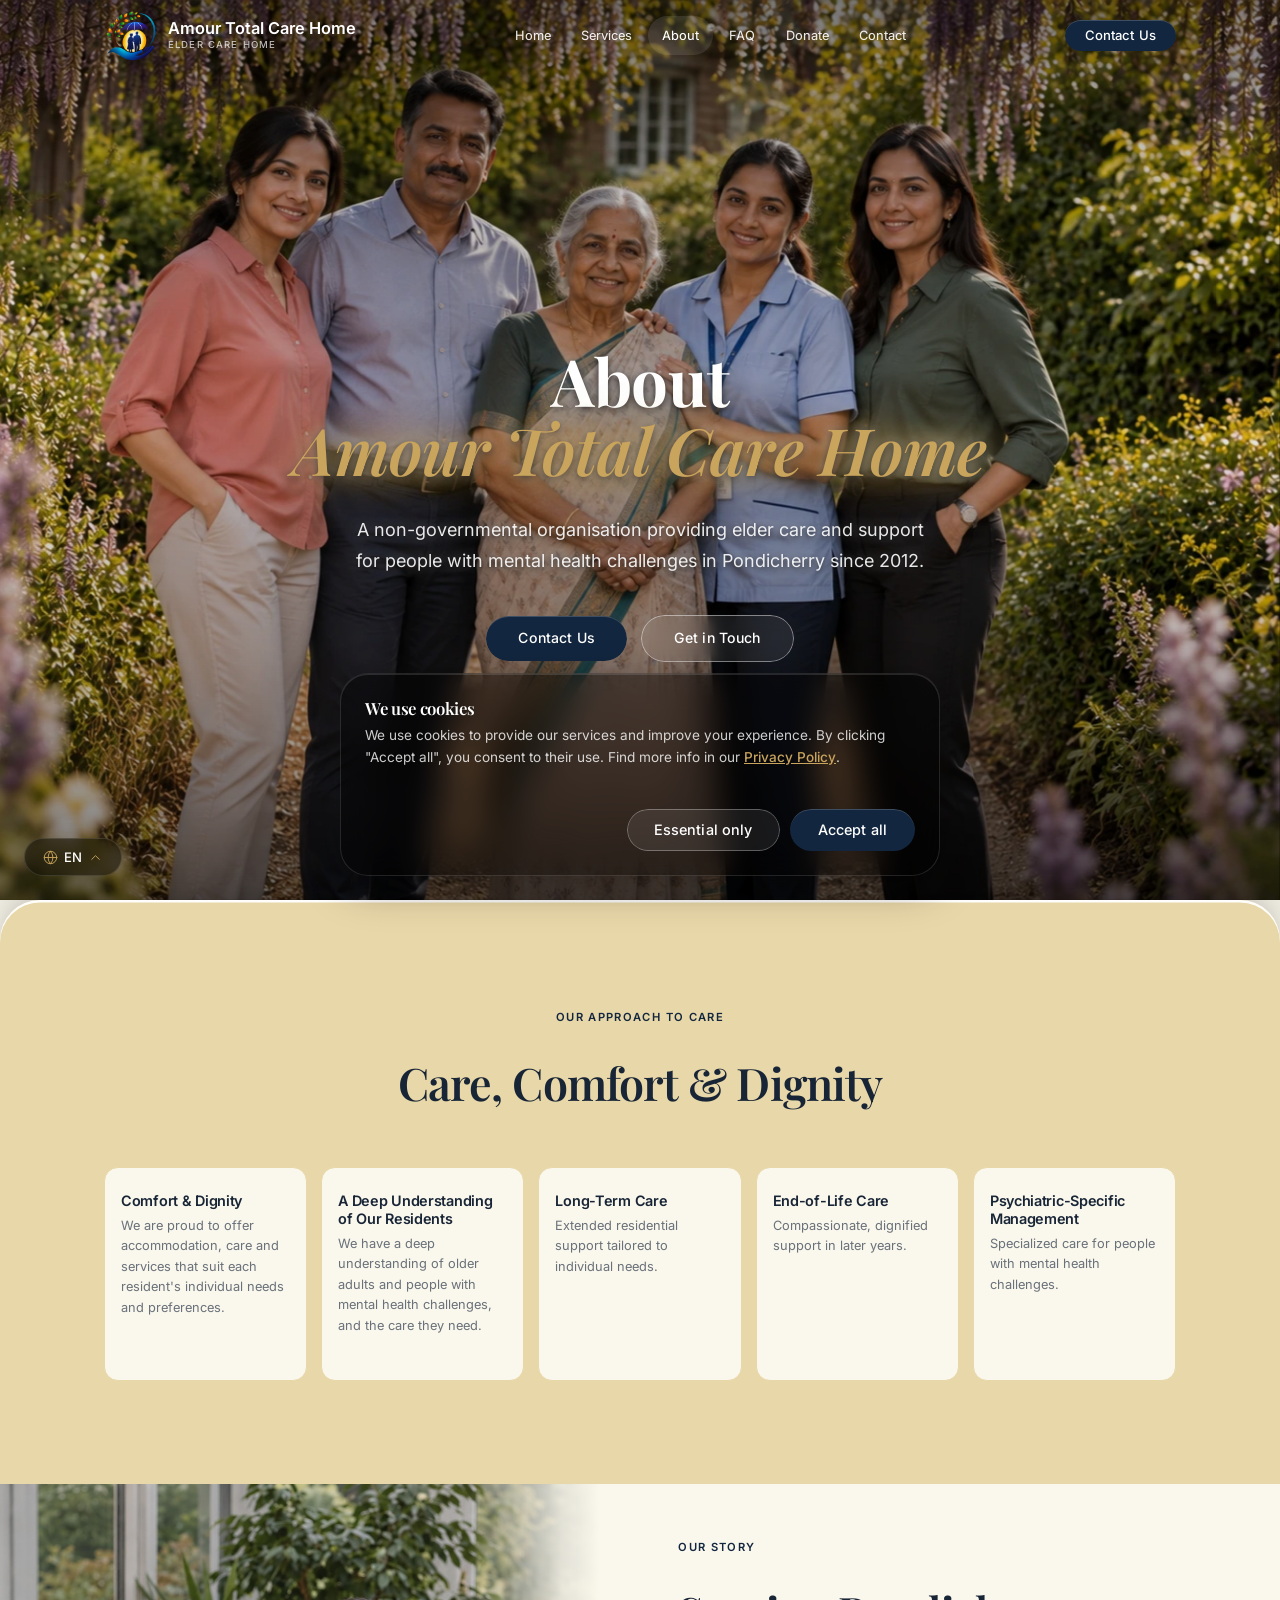
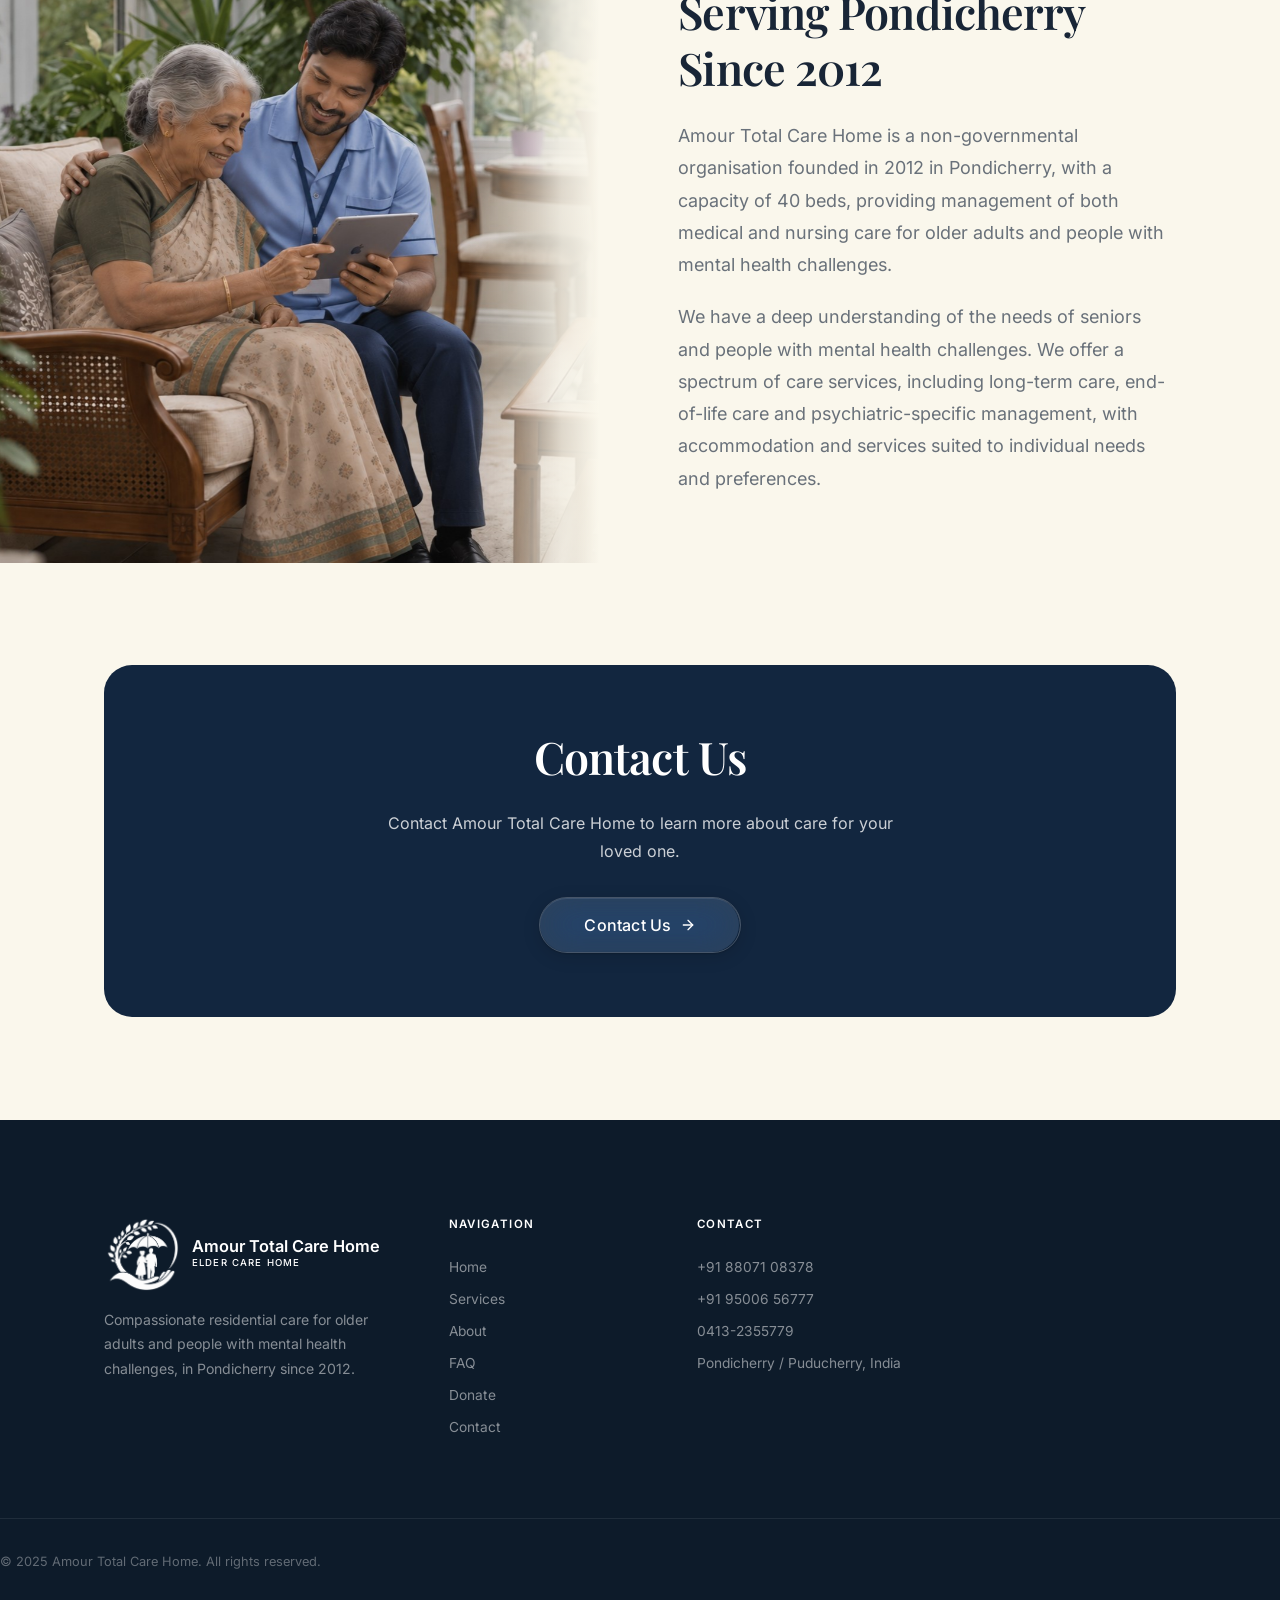
==== commit 06034431: "Add Donate page and clean up remaining KSK Farmos references - New /donate page with hero, "why your" ====
--- a/about.html
+++ b/about.html
@@ -5,7 +5,7 @@
   <meta name="viewport" content="width=device-width, initial-scale=1.0">
   <title>About Us - Amour Total Care Home</title>
   <meta name="description" content="Amour Total Care Home is a non-governmental organisation in Pondicherry providing elder care and support for people with mental health challenges since 2012.">
-  <link rel="stylesheet" href="css/style.css?v=1062">
+  <link rel="stylesheet" href="css/style.css?v=1064">
   <link rel="preload" as="image" href="img/hero/mobile/hero3.webp?v=11" media="(max-width: 992px)">
   <link rel="preload" as="image" href="img/hero/desktop/hero3.webp?v=21" media="(min-width: 993px)">
   <link rel="icon" href="img/common/logo-icon.png?v=3">
@@ -13,7 +13,7 @@
   <!-- OpenGraph Social Metadata -->
   <meta property="og:title" content="About Us - Amour Total Care Home">
   <meta property="og:description" content="Amour Total Care Home is a non-governmental organisation in Pondicherry providing elder care and support for people with mental health challenges since 2012.">
-  <meta property="og:image" content="https://ksk-farmos.de/img/common/logo-icon.png">
+  <meta property="og:image" content="https://amour-home-care.vercel.app/img/common/logo-icon.png">
   <meta property="og:type" content="website">
 </head>
 <body>
@@ -27,12 +27,12 @@
       <a class="nav-link" href="/services" data-i18n="nav.leistungen">Services</a>
       <a class="nav-link active" href="/about" data-i18n="nav.ueber">About</a>
       <a class="nav-link" href="/faq" data-i18n="nav.faq">FAQ</a>
-      <a class="nav-link" href="/contact" data-i18n="nav.kontakt">Contact</a>
+      <a class="nav-link" href="/donate" data-i18n="nav.donate">Donate</a><a class="nav-link" href="/contact" data-i18n="nav.kontakt">Contact</a>
     </nav>
     <div class="header-right"><a href="/contact" class="btn btn-primary btn-sm" data-i18n="nav.beratung">Contact Us</a><button class="mobile-toggle" aria-label="Menu"><span></span><span></span><span></span></button></div>
   </div>
 </header>
-<div class="mobile-menu"><a class="nav-link" href="/" data-i18n="nav.start">Home</a><a class="nav-link" href="/services" data-i18n="nav.leistungen">Services</a><a class="nav-link active" href="/about" data-i18n="nav.ueber">About</a><a class="nav-link" href="/faq" data-i18n="nav.faq">FAQ</a><a class="nav-link" href="/contact" data-i18n="nav.kontakt">Contact</a></div>
+<div class="mobile-menu"><a class="nav-link" href="/" data-i18n="nav.start">Home</a><a class="nav-link" href="/services" data-i18n="nav.leistungen">Services</a><a class="nav-link active" href="/about" data-i18n="nav.ueber">About</a><a class="nav-link" href="/faq" data-i18n="nav.faq">FAQ</a><a class="nav-link" href="/donate" data-i18n="nav.donate">Donate</a><a class="nav-link" href="/contact" data-i18n="nav.kontakt">Contact</a></div>
 
 <main>
 
@@ -124,10 +124,10 @@
 
 <!--
   TEAM / COOPERATIONS / SOCIAL MEDIA sections removed for this phase:
-  the previous content named KSK Farmos' real German staff, clinical partner
-  network, and KSK's own Instagram/Facebook accounts, none of which apply to
+  the previous content described another organisation's staff, clinical
+  partner network and social media accounts, none of which apply to
   Amour Total Care Home. Re-add once verified Amour team, partner and social
-  media information is available. Do not restore the KSK content above.
+  media information is available.
 -->
 
 <!-- CTA -->
@@ -143,7 +143,7 @@
 
 </main>
 
-<footer class="footer"><div class="container"><div class="footer-grid"><div class="footer-brand"><a href="/" class="logo"><img src="img/common/logo-icon-white.png" alt="Amour Total Care Home"><div class="logo-text">Amour Total Care Home<span data-i18n="brand.sub">Elder Care Home</span></div></a><p data-i18n="footer.desc">Compassionate residential care for older adults and people with mental health challenges, in Pondicherry since 2012.</p></div><div><h4 data-i18n="footer.nav">Navigation</h4><div class="footer-links"><a href="/" data-i18n="nav.start">Home</a><a href="/services" data-i18n="nav.leistungen">Services</a><a href="/about" data-i18n="nav.ueber">About</a><a href="/faq" data-i18n="nav.faq">FAQ</a><a href="/contact" data-i18n="nav.kontakt">Contact</a></div></div><div><h4 data-i18n="footer.kontakt">Contact</h4><div class="footer-contact">
+<footer class="footer"><div class="container"><div class="footer-grid"><div class="footer-brand"><a href="/" class="logo"><img src="img/common/logo-icon-white.png" alt="Amour Total Care Home"><div class="logo-text">Amour Total Care Home<span data-i18n="brand.sub">Elder Care Home</span></div></a><p data-i18n="footer.desc">Compassionate residential care for older adults and people with mental health challenges, in Pondicherry since 2012.</p></div><div><h4 data-i18n="footer.nav">Navigation</h4><div class="footer-links"><a href="/" data-i18n="nav.start">Home</a><a href="/services" data-i18n="nav.leistungen">Services</a><a href="/about" data-i18n="nav.ueber">About</a><a href="/faq" data-i18n="nav.faq">FAQ</a><a href="/donate" data-i18n="nav.donate">Donate</a><a href="/contact" data-i18n="nav.kontakt">Contact</a></div></div><div><h4 data-i18n="footer.kontakt">Contact</h4><div class="footer-contact">
           <a href="tel:+918807108378">+91 88071 08378</a>
           <a href="tel:+919500656777">+91 95006 56777</a>
           <a href="tel:04132355779">0413-2355779</a>
--- a/css/style.css
+++ b/css/style.css
@@ -1,7 +1,7 @@
 /* ============================================================
    AMOUR CARE FOUNDATION — style.css v3.5
    Calibrated spacing · Glass buttons · Scroll animations
-   (rebranded from KSK Farmos violet palette to Amour navy/teal/gold)
+   (Amour navy/teal/gold palette)
    ============================================================ */
 @import url('fonts.css');
 
@@ -298,13 +298,7 @@
 .logo-text{font-family:var(--sans);font-weight:700;font-size:1.02rem;color:var(--text-primary);line-height:1.1}
 .logo-text span{display:block;font-size:0.60rem;font-weight:500;text-transform:uppercase;letter-spacing:0.12em;color:var(--text-muted);margin-top:2px}
 .nav{display:flex;align-items:center;gap:2px;margin-left:auto;margin-right:auto}
-/* True center relative to the header container, independent of logo/button width imbalance.
-   Only applied on wide viewports where there is guaranteed room, so nav never overlaps
-   the logo or Contact Us button at narrower desktop/tablet widths. */
-@media(min-width:1200px){
-  .nav{position:absolute;left:50%;top:50%;transform:translate(-50%,-50%);margin:0}
-}
-.nav-link{display:inline-flex;align-items:center;gap:4px;padding:9px 16px;font-size:0.9rem;font-weight:450;color:var(--text-primary);border-radius:var(--r-full);white-space:nowrap}
+.nav-link{display:inline-flex;align-items:center;gap:4px;padding:9px clamp(8px,1.1vw,16px);font-size:clamp(0.78rem,1vw,0.9rem);font-weight:450;color:var(--text-primary);border-radius:var(--r-full);white-space:nowrap}
 .nav-link:hover{color:var(--violet);background:rgba(18, 38, 63,0.06)}
 .nav-link.active{color:var(--violet)}
 .chevron{font-size:0.68em;opacity:0.55}
@@ -380,8 +374,8 @@
 }
 
 /* Hide chat widget when mobile menu is open */
-.mobile-menu.open ~ #ksk-chat,
-.header.menu-open ~ #ksk-chat {
+.mobile-menu.open ~ #amour-chat,
+.header.menu-open ~ #amour-chat {
   display: none !important;
 }
 
@@ -2428,3 +2422,28 @@
 .map-embed iframe.loaded {
   opacity: 1;
 }
+
+/* ── Donate page: bank details card ── */
+.bank-card-head{display:flex;align-items:center;gap:var(--sp-2);margin-bottom:var(--sp-3)}
+.bank-card-head .card-icon{margin:0;flex-shrink:0}
+.bank-card-head h3{margin:0;font-size:1.2rem}
+.bank-list{margin:0}
+.bank-row{display:flex;justify-content:space-between;align-items:center;gap:var(--sp-2);padding:14px 0;border-bottom:1px solid var(--gray-100)}
+.bank-row:last-child{border-bottom:0}
+.bank-row dt{font-size:0.85rem;color:var(--text-muted);flex-shrink:0}
+.bank-row dd{margin:0;text-align:right;min-width:0}
+.bank-copy{background:none;border:0;padding:4px 8px;margin:-4px -8px;border-radius:var(--r-sm);font:inherit;font-weight:600;letter-spacing:0.03em;color:inherit;cursor:pointer;word-break:break-all;text-align:right;transition:background 0.2s ease,color 0.2s ease}
+.bank-copy:hover{background:var(--gray-50);color:var(--violet)}
+.bank-copy.is-copied{color:var(--violet)}
+.bank-copy.is-copied::after{content:" \2713";}
+.bank-hint{display:block;margin-top:4px;font-size:0.75rem;color:var(--text-muted);font-weight:400}
+.bank-note{margin-top:var(--sp-3);font-size:0.85rem;color:var(--text-muted);line-height:1.6}
+@media (max-width:480px){
+  .bank-row{flex-direction:column;align-items:flex-start;gap:4px}
+  .bank-row dd,.bank-copy{text-align:left}
+}
+/* Donate hero: subjects sit on the right of the photo, keep them in frame on narrow screens */
+.donate-hero-frame .hero-home-photo{object-position:65% center}
+@media (max-width:992px){
+  .donate-hero-frame .hero-home-photo{object-position:82% center !important}
+}
